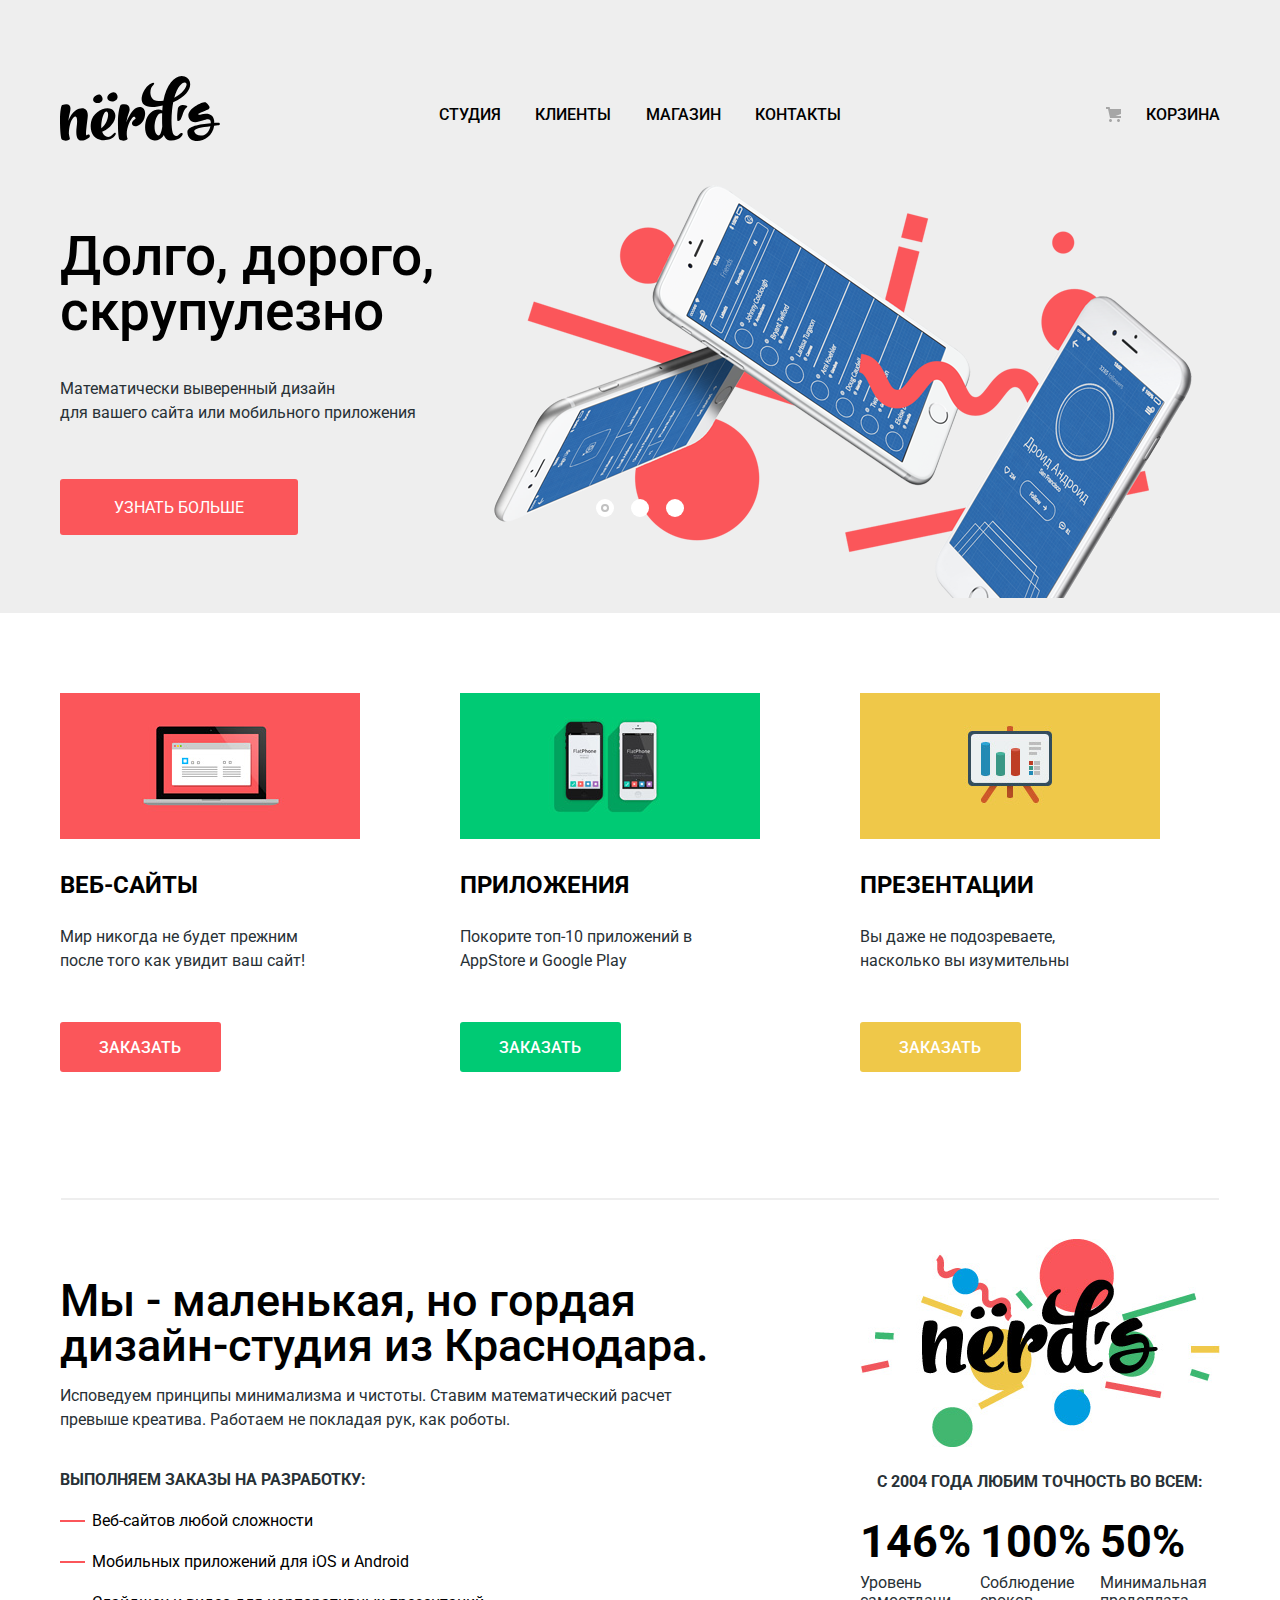
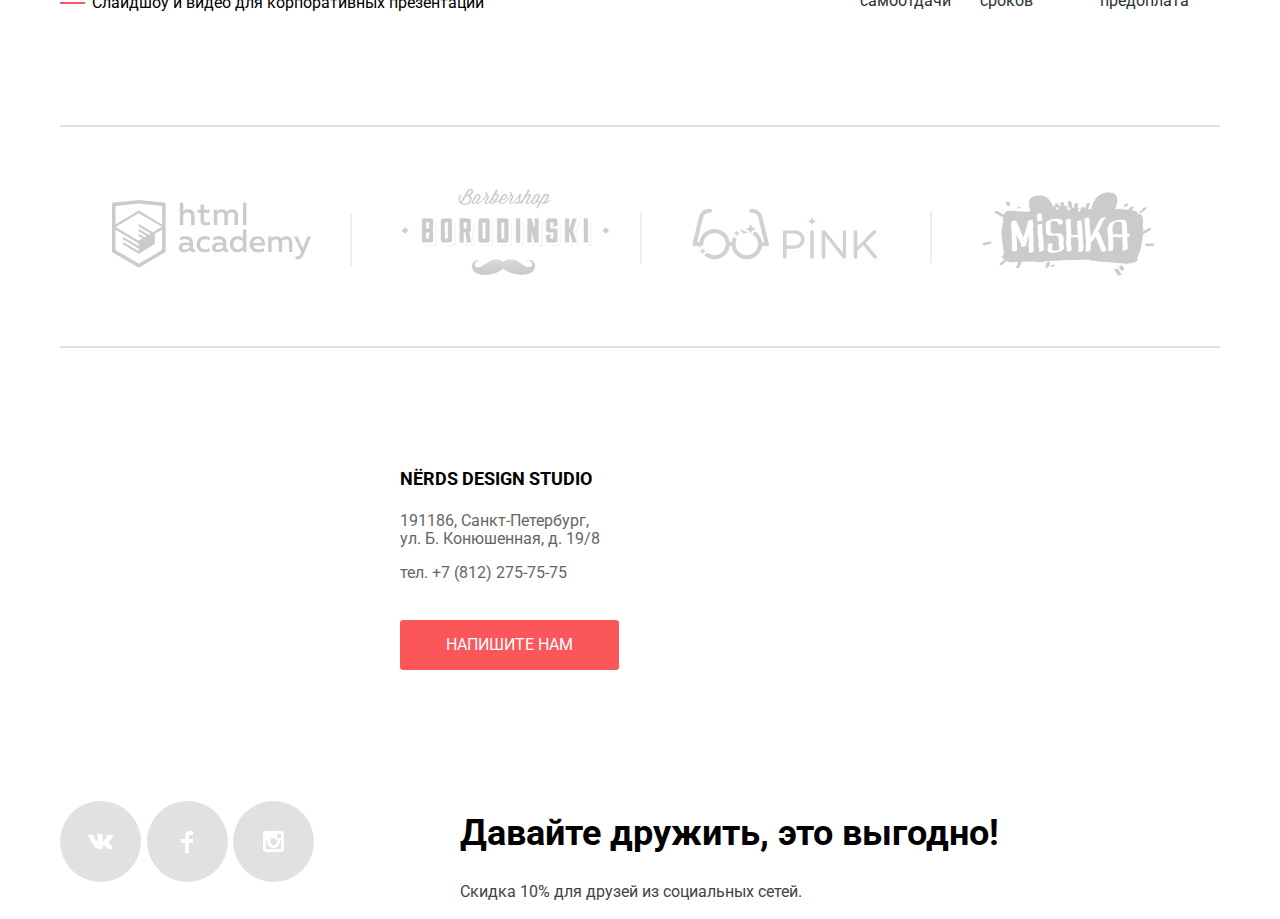
==== index.html @ b290be0e "s" ====
<!DOCTYPE html>
<html class="page" lang="ru">
  <head>
    <meta charset="utf-8">
    <title>Нёрдс</title>
    <link rel="icon" href="favicon.ico">
    <link rel="icon" href="img/icon.svg" type="image/svg+xml">
    <link rel="apple-touch-icon" href="img/152.png">
    <link rel="manifest" href="manifest.webmanifest">
    <link href="https://fonts.googleapis.com/css?family=Roboto:400,500,700&amp;subset=cyrillic" rel="stylesheet">
    <link rel="stylesheet" href="css/normalize.css">
    <link rel="stylesheet" href="css/style.css">
  </head>
  <body class="page-body">
    <header class="main-header">
      <div class="container">
        <nav class="main-navigation">
          <a class="main-navigation-logo" href="index.html">
            <img src="img/nerds-logo.svg" width="160" height="65" alt="Логотип компании Нердс">
          </a>
              <ul class="site-navigation">
                <li><a href="blank.html">Студия</a></li>
                <li><a href="blank.html">Клиенты</a></li>
                <li><a href="catalog.html">Магазин</a></li>
                <li><a href="blank.html">Контакты</a></li>
              </ul>
              <div class="user-navigation">
              <svg width="15" height="15" viewBox="0 0 15 15" fill="none" xmlns="http://www.w3.org/2000/svg">
                <path d="M4.5 15C5.32843 15 6 14.3284 6 13.5C6 12.6716 5.32843 12 4.5 12C3.67157 12 3 12.6716 3 13.5C3 14.3284 3.67157 15 4.5 15Z" fill="#A6A6A6"/>
                <path d="M12.5 15C13.3284 15 14 14.3284 14 13.5C14 12.6716 13.3284 12 12.5 12C11.6716 12 11 12.6716 11 13.5C11 14.3284 11.6716 15 12.5 15Z" fill="#A6A6A6"/>
                <path d="M15 2H4.07L3.648 0H0V2H2.031L4.016 11H15V9H9.441L15 6.951V2Z" fill="#A6A6A6"/>
                </svg>
              <a href="blank.html"> Корзина</a>
              </div>
        </nav>
        <section class="slider">
          <ul class="slider-list">
            <li class="slider-item slide-current">
              <h2 class="slider-title">Долго, дорого, скрупулезно
              </h2>
              <p class="slider-text">Математически выверенный дизайн <br>
              для вашего сайта или мобильного приложения</p>
              <a href="#" class="slide-button">Узнать больше</a>
            </li>
            <li class="slider-item slide-hidden">
              <h2 class="slider-title">Любим математику как никто другой
              </h2>
              <p class="slider-text">Никакого креатива, только математические формулы для расчета идеальных пропорций</p>
              <a href="#" class="slide-button">Узнать больше</a>
            </li>
            <li class="slider-item slide-hidden">
              <h2 class="slider-title">Только ночь,<br> только хардкор
              </h2>
              <p class="slider-text">Работать днем?Как все. Мы против этого. Ближе к полуночи работа только начинается</p>
              <a href="#" class="slide-button">Узнать больше</a>
            </li>
          </ul>
          <div class="slider-controls">
            <button class="active" type="button" aria-label="Первый слайд"></button>
            <button type="button" aria-label="Второй слайд"></button>
            <button type="button" aria-label="Трейтий слайд"></button>
          </div>
        </section>
      </div>
    </header>
    <main class="container">
      <section class="order">
        <ul class="order-list">
          <li class="order-item"><img class="order-logo" src="img/web-site.png" width="300" height="146" alt="Веб-сайты">
            <h3>Веб-сайты</h3>
            <p>Мир никогда не будет прежним после того как увидит ваш сайт!</p>
            <a class="order-button-web" href="blank.html">Заказать</a>
          </li>
          <li class="order-item"> <img class="order-logo" src="img/apps.png" width="300" height="146" alt="Приложения">
            <h3>Приложения</h3>
            <p>Покорите топ-10 приложений в AppStore и Google Play</p>
          <a class="order-button-apps" href="blank.html">Заказать</a>
          </li>
          <li class="order-item"><img class="order-logo" src="img/presentation.png" width="300" height="146" alt="Презентации">
            <h3>Презентации</h3>
            <p>Вы даже не подозреваете, насколько вы изумительны</p>
            <a class="order-button-presentation" href="blank.html">Заказать</a>
          </li>
        </ul>
      </section>
      <section class="info">
        <div class="info-container">
          <h2 class="info-title">Мы - маленькая, но гордая дизайн-студия из Краснодара.</h2>
            <p class="info-first-text"> Исповедуем принципы минимализма и чистоты. Ставим математический раcчет превыше креатива. Работаем не покладая рук, как роботы.
            </p>
            <p class="info-text">Выполняем заказы на разработку:</p> 
            <ul class="info-list">
              <li>Веб-сайтов любой сложности</li>
              <li>Мобильных приложений для iOS и Android</li>
              <li>Слайдшоу и видео для корпоративных презентаций</li>
            </ul>
        </div>
        <div class="logo-container">
          <img class="second-logo" src="img/nerds-sec-log.png" width="360" height="208" alt="Второй логотип">
          <p class="definition-list-text">C 2004 года любим точность во всем:</p>
          <div class="definition-list-container">
            <dl class="definition-list">
              <dt class="das">146%</dt>
              <dd class="dass">Уровень самоотдачи</dd>
              <dt class="asd">100%</dt>
              <dd class="asdd">Соблюдение сроков</dd>
              <dt>50%</dt>
              <dd>Минимальная предоплата</dd>
            </dl>
          </div>
        </div>
      </section>
      <section class="site">
        <h3 class="visually-hidden">Рекламные сайты</h3>
        <ul class="site-list">
          <li><a href="#"><img src="img/html-academy.svg" width="199" height="68" alt="html-academy"></a></li>
          <li class="bg-vertical"><a href="#"><img src="img/borodinski.png" width="209" height="90" alt="Барбершоп Бородинский"></a></li>
          <li class="bg-vertical-pink"><a href="#"><img src="img/pink.png" width="185" height="52" alt="Пинк"></a></li>
          <li class="bg-vertical"><a href="#"><img src="img/mishka.png" width="173" height="68" alt="Мишка"></a></li>
        </ul>
      </section>
    </main>
    <footer class="main-footer">
      <section class="footer-map">
        <h3 class="visually-hidden">Карта</h3>
        <iframe src="https://www.google.com/maps/embed?pb=!1m18!1m12!1m3!1d1998.6037872533277!2d30.320858716096975!3d59.93871648187614!2m3!1f0!2f0!3f0!3m2!1i1024!2i768!4f13.1!3m3!1m2!1s0x4696310fca145cc1%3A0x42b32648d8238007!2z0JHQvtC70YzRiNCw0Y8g0JrQvtC90Y7RiNC10L3QvdCw0Y8g0YPQuy4sIDE5LzgsINCh0LDQvdC60YIt0J_QtdGC0LXRgNCx0YPRgNCzLCDQoNC-0YHRltGPLCAxOTExODY!5e0!3m2!1suk!2spl!4v1614585731118!5m2!1suk!2spl"  style="border:0;" allowfullscreen="" loading="lazy"></iframe>
        <div class="footer-contacts">
          <div class="footer-text">
            <p class="contacts-text">Nёrds design studio</p>
            <p class="contacts-adress">191186, Санкт-Петербург,<br> 
              ул. Б. Конюшенная, д. 19/8<br></p>
              <p class="contacts-adress"><a class="footer-phone" href="tel:+78122757575">тел. +7 (812) 275-75-75</a></p> 
            <a class="footer-button" href="#">Напишите нам</a>
          </div>
        </div>
      </section>
      <div class="container">
        <section class="footer-socials">
          <div class="social-buttons">
            <ul class="socials-button-list">
              <li><a class="socials-button" href="vk.com"><img src="img/vk-icon.svg" width="26" height="15" alt="Иконка вконтакте"></a></li>
              <li><a class="socials-button" href="facebook.com"><img src="img/fb-icon.svg" width="12" height="12" alt="Иконка фейсбука"></a></li>
              <li><a class="socials-button" href="https://www.instagram.com"><img src="img/insta-icon.svg" width="21" height="21" alt="Иконка инстаграмма"></a></li>
            </ul>
          </div>
          <div class="footer-promo">
            <h2>Давайте дружить, это выгодно!</h2>
            <p>Скидка 10% для друзей из социальных сетей.</p>
          </div>
        </section>
      </div>  
    </footer>
    <!-- <div class="form"> 
          <h2>Напишите нам</h2>
          <form action="https://echo.htmlacademy.ru" method="post">
            <p>
              <label for="appointment-name"></label>
              <input id="appointment-name" type="text" name="name" placeholder="Имя Фамилия">
            </p>
            <p>
              <label for="email-email"></label>
              <input id="email-email" type="email" name="email" placeholder="mail@example.com">
            </p>
            <p>
              <label for="appointment-text"></label>
              <input id="appointment-text" type="text" name="text" placeholder="В свободной форме">
            </p>
          </form>
          <button type="button">ОТПРАВИТЬ</button>
          </div> -->
  </body>
</html>
---- css/style.css ----
/* Variables */

:root{
    --basic-white: #FFFFFF;
    --basic-black: #000000;
    --basic-light-grey: #EEEEEE;
    --basic-dark-grey: #666666;
    --special-light-red-gradient: linear-gradient(0deg, #D7373B, #D7373B);
    --special-grey-gradient: linear-gradient(0deg, #E1E1E1, #E1E1E1);
    --special-red-gradient: linear-gradient(0deg, #E74246, #E74246);
    --special-grey-border: #C1C1C1;
    --special-white: rgba(255, 255, 255, 0.3);
    --special-black: rgba(0, 1, 1, 0.1);
    --special-light-red: #FB565A; 
    --special-light-green: #00CA74;
    --special-green: #00BC6C;
    --special-dark-green: #00AA62;
    --special-light-yellow: #EFC849;
    --special-yellow: #EAB534;
    --special-dark-yellow: #E5A722;
    --special-light-grey: #E1E1E1;
    --sprecial-red: #E74246;
    --special-dark-red: #D7373B;
    --special-dark-grey: #4D4D4D;
    --special: #D5D5D5;
    --special-light: #DFDFDF;
    --special-blue: #283136;
    --special-grey: #444444;
    --special-button-grey: #DBDBDB;
    --special-scale-grey: #D7DCDF;
    --special-middle-grey: #ABABAB;
    --special-shadow: rgba(0, 0, 0, 0.15);
}

/* Basic */
body{
    margin: 0;
    padding: 0;
    font-family: "Roboto", Arial, sans-serif;
    font-size: 16px;
    line-height: 24px;
    color: var(--basic-black); 
    min-height: 100%;
    display: grid;
    grid-template-rows: min-content 1fr min-content;
    background-color: var(--basic-white);
}

a{
    text-decoration: none;
}
img{
    max-width: 100%;
    height: auto;
}

ul{
    list-style: none;
    padding: 0;
}

.page{
    height: 100%;
}
.visually-hidden{
    position: absolute;
    width: 1px;
    height: 1px;
    margin: -1px;
    border: 0;
    padding: 0;
    white-space: nowrap;
    clip-path: inset(100%);
    clip: rect(0 0 0 0);
    overflow: hidden;
}
/* header */

.main-header{
    background-color: var(--basic-light-grey);
    padding-top: 50px;
}
.catalog{
    padding-bottom: 100px;
}
.main-navigation{
    font-weight: 500;
    line-height: 30px;
    text-transform: uppercase;
    display: grid;
    grid-template-columns:  160px 1fr 160px;
    column-gap: 30px;
    margin-top: 25px;
}
.main-navigation-logo a{
    display: block;
}
.main-navigation-logo:hover{
    opacity: 0.7;
}
.main-navigation-logo:active{
    opacity: 0.3;
}
.site-navigation{
    justify-self: center;
    min-width: 437px;
    margin: 0;
    display: flex;
    justify-content: space-around;
    margin-top: 25px;
}
.site-navigation li.now{
   position: relative;
}
.site-navigation li.now::before{
    content: "";
    position: absolute;
    width: 73px;
    height: 2px;
    bottom: 0;
    left: 1px;
    background-color: var(--special-dark-red);
}
.user-navigation{
    justify-self: end;
    margin-top: 25px;
    position: relative;
}
.user-navigation svg{
    position: absolute;
    bottom: 29px;
    left: -40px;
}
.main-navigation a{
    color: var(--basic-black);
}
.main-navigation a:hover{
    color: var(--special-light-red);
}
.main-navigation a:active{
    opacity: 0.3;
}
.active-basket{
    position: relative;
}
.active-basket::before{
    content: "";
    position: absolute;
    width: 112px;
    height: 2px;
    background-color: var(--special-light-red);
    left: -37px;
    top: 40px;
}
.slider ul{
    margin: 0;
}
.slider{
    margin: 0;
    padding: 0;
    position: relative;
}
.slide-hidden{
    display: none;
}
.slider-current{
    display: block;
}
.slider-title{
    font-weight: 500;
    line-height: 55px;
    font-size: 55px;
    width: 538px;
    margin: 0;
    padding-top: 78px;
}
.slider-text{
    color: var(--special-blue);
    width: 400px;
    margin-top: 38px;
}
.slide-button{
    background-color: var(--special-light-red);
    color: var(--basic-white);
    text-transform: uppercase;
    display: inline-block;
    text-align: center;
    padding: 17px 54px 15px;
    border-radius: 3px;
    margin-top: 38px;
}
.slide-button:hover{
    background-color: var(--sprecial-red);
}
.slide-button:active{
    background-color: var(--special-dark-red);
    box-shadow: inset 0px 3px 0px var(--special-black);
    color: var(--special-white);
}
.slider-list li{
    padding-bottom: 78px;
}
.slider-item:nth-child(1){
    background-image: url("../img/slide1.png");
    background-repeat: no-repeat;
    background-position: right;

}
.slider-item:nth-child(2){
    background-image: url("../img/slide2.png");
    background-repeat: no-repeat;
    background-position: right;
}
.slider-item:nth-child(3){
    background-image: url("../img/slide3.png");
    background-repeat: no-repeat;
    background-position: right;
}
.slider-controls{
    position: absolute;
    bottom: 96px;
    left: 536px;
    display: flex;
    width: 88px;
    justify-content: space-between;
}
.slider-controls button{
    position: relative;
    padding: 0;
    width: 18px;
    height: 18px;
    background-color: var(--basic-white);
    border-radius: 50%; 
    border: none;
    outline: none;
}
.slider-controls button.active::before{
    content: "";
    position: absolute;
    width: 8px;
    height: 8px;
    border-radius: 50%;
    bottom: 5px;
    left: 5px;
    border: 2px solid var(--special-grey-border);
    box-sizing: border-box;
}



/* main */
.container{
    width: 1160px;
    margin: 0 auto;
    padding: 0 20px;
}
.order{
    height: 507px;
    margin-top: 80px;
    background-image: url(../img/horizontal.svg);
    background-repeat: no-repeat;
    background-position: bottom;
}
.order-logo{
    width: 300px;
    height: 146px;
}
.order-list{
    margin: 0;
    padding: 0;
    display: grid;
    grid-template-columns: 1fr 1fr 1fr;
    column-gap: 40px;
}
.order p{
    width: 260px;
    margin-bottom: 49px;
    color: var(--special-blue);
}

.order h3{
    font-size: 24px;
    font-weight: 700;
    line-height: 30px;
    color: var(--basic-black);
    text-transform: uppercase;
    margin-bottom: 25px;
}

.order a{
    display: inline-block;
    color: var(--basic-white);
    font-size: 16px;
    line-height: 18px;
    font-weight: 500;
    border-radius: 3px;
    padding: 17px 40px 15px 39px;
    text-transform: uppercase;
    margin: 0;
}
.order-list button:active{
    color: var(--special-white);
}
.order-button-web{
    background-color: var(--special-light-red);
}
.order-button-web:hover{
    background-color: var(--sprecial-red);
}
.order-button-web:active{
    background-color: var(--special-dark-red);
    box-shadow: inset 0px 3px 0px var(--special-black);
    color: var(--special-white);
}
.order-button-apps{
    background-color: var(--special-light-green);
}
.order-button-apps:hover{
    background-color: var(--special-green);
}
.order-button-apps:active{
    background-color: var(--special-dark-green);
    box-shadow: inset 0px 3px 0px var(--special-black);
    color: var(--special-white);
}
.order-button-presentation{
    background-color: var(--special-light-yellow);
}
.order-button-presentation:hover{
    background-color: var(--special-yellow);
}
.order-button-presentation:active{
    background-color: var(--special-dark-yellow);
    box-shadow: inset 0px 3px 0px var(--special-black);
    color: var(--special-white);
}
.info-container{
    width: 651px;
}
.info{
    display: grid;
    grid-template-columns: 2fr 1fr;
    height: 525px;
}
.info-title{
    font-size: 45px;
    line-height: 45px;
    font-weight: 500;
    margin-bottom: 32px;
    margin: 0;
    margin-top: 78px;
}
.info p{
    color: var(--special-blue);
}
.info-first-text{
    color: var(--special-blue);
    padding-bottom: 20px;
}
.info-text{
    font-weight: 700;
    text-transform: uppercase;
    padding: 0;
}
.info-list{
    list-style: none;
    margin: 0;
    padding: 0;
    padding-left: 32px;
}
.info-list li{
    position: relative;
    margin-top: 17px;
}
.info-list li::before {
    content: "";
    position: absolute;
    left: -32px;
    bottom: 11px;
    width: 25px;
    height: 2px;
    background-color: var(--special-light-red);
  }
.second-logo{
    width: 360px;
    height: 208px;
    margin-top: 39px;
}
.logo-container{
    justify-self: end;
}
.definition-list{
    width: 360px;
    display: grid;
    grid-template-columns: 1fr 1fr 1fr;
    grid-template-rows: 1fr 1fr;
}
.definition-list-text{
    text-transform: uppercase;
    font-weight: 700;
    text-align: center;
}
.definition-list dt{
    font-size: 45px;
    line-height: 64px;
    font-weight: 700;
    grid-row: 1/2;
}
.definition-list dd{
    color: var(--special-blue);
    line-height: 18px;
    margin: 0;
}
.site{
    border-bottom: 2px solid var(--special-light-grey);
    border-top: 2px solid var(--special-light-grey);
}
.site-list{
    display: grid;
    grid-template-columns: 1fr 1fr 1fr 1fr;
    align-items: center;
    list-style: none;
    padding-top: 46px;
    padding-bottom: 44px;
}


.bg-vertical{
    position: relative;
}
.bg-vertical::before{
    content: "";
    position: absolute;
    width: 2px;
    height: 52px;
    background-color: var(--basic-light-grey);
    bottom: 20px;
}
.bg-vertical-pink{
    position: relative;
}
.bg-vertical-pink::before{
    content: "";
    position: absolute;
    width: 2px;
    height: 52px;
    background-color: var(--basic-light-grey);
    bottom: 3px;
} 

.site-list a{
    opacity: 0.2;
    margin-left: 52px;
}
.site-list a:hover{
    opacity: 1;
}
.site-list a:active{
    opacity: 0.1;
}


/* catalog */


.filter-item {
    margin: 0;
    padding: 0;
    border: none;
  }

.main-title-catalog{
    font-weight: 500;
    font-size: 55px;
    line-height: 55px;
    text-align: center;
}
.catalog-page{
    display: grid;
    grid-template-columns: 260px 1fr;
    column-gap: 140px;
    padding-top: 50px;
}
.form-title{
    font-weight: 700;
    font-size: 18px;
    line-height: 30px;
    text-transform: uppercase;
}

/* Фильтр стоимости */

.cost-fieldset{
    margin: 0;
    padding: 0;
    border: none;
    padding-bottom: 48px;
}
.range-filter{
    width: 260px;
    margin-top: 49px;
  }
.range-controls{
    position: relative;
    height: 41px;
    background-color: var(--basic-light-grey);
    border-radius: 5px;
    margin-bottom: 15px;
    padding-top: 39px;
    padding-right: 20px;
    padding-left: 20px;
}

.range-controls .bar{
    width: 30%;
    margin-left: 20%;
    height: 2px;
    background: var(--special-light-green);
  }
.range-controls .scale{
    height: 2px;
    background: var(--special-scale-grey);
}
.range-controls .toggle{
    position: absolute;
    top: 31px;
    left: 0;
    width: 4px;
    height: 4px;
    padding: 0;
    border: 8px solid var(--basic-white);
    background-color: var(--special-middle-grey);
    border-radius: 50%;
    box-shadow: 0 2px 1px 0 var(--special-shadow);
    cursor: pointer;
}
.range-controls .toggle-min{
    left: 20%;
}
.range-controls .toggle-max{
    left: 50%;
}
.price-controls{
    display: flex;
    justify-content: space-between;
}  
.price-controls label{
    text-transform: uppercase;
}
.price-controls input{
    width: 60px;
    padding: 10px;
    margin-left: 10px;
    text-align: center;
    color: var(--special-blue);
    border: none;
    border-radius: 5px;
    background: var(--basic-light-grey);
}
/* Сетки */
.grid{
    border: none;
    padding: 0;
    padding-bottom: 43px;
}

.marker{
    line-height: 20px;
    color: var(--special-blue);
}
.filter-option {
    padding-left: 44px;
    margin-bottom: 19px;
  }
.filter-option label{
    position: relative;
    display: block;
    cursor: pointer;
    user-select: none;
}
.filter-input-checkbox + label::before{
    content: "";
    position: absolute;
    left: -42px;
    top: -2px;
    width: 19px;
    height: 19px;
    border: 2px solid var(--special-dark-grey);
    border-radius: 3px;
    opacity: 0.4;
}
.filter-input-checkbox:checked + label::before{
    border: none ;
}
.filter-input-checkbox:checked + label::after{
    content: "";
    position: absolute;
    left: -42px;
    top: -2px;
    width: 25px;
    height: 23px;
    background-image: url(../img/checkbox-on.svg);
    background-repeat: no-repeat;
    background-position: 0 0;
}
.filter-input-radio + label::before {
    content: "";
    position: absolute;
    left: -44px;
    top: -4px;
    width: 21px;
    height: 21px;
    border: 4px solid var(--special-dark-grey);
    border-radius: 50%;
    opacity: 0.4;
}
.filter-input-radio:checked + label::after {
    content: "";
    position: absolute;
    top: 5px;
    left: -35px;
    width: 11px;
    height: 11px;
    background-color: var(--special-dark-grey);
    border-radius: 50%;
    opacity: 0.4;
}


.cost-fieldset ul{
    line-height: 18px;
    color: var(--special-blue);
    text-transform: uppercase;
}
.show{
    background-color: var(--basic-light-grey);
    color: var(--basic-black);
    padding: 17px 88px 15px 89px;
    border: none;
    font-weight: 500;
    line-height: 18px;
    text-transform: uppercase;
    border-radius: 3px;
}
.show:hover{
    background-color: var(--special);
}
.show:active{
    background-color: var(--special-light);
}
.sorting-list-block{
    display: grid;
    grid-template-columns: 1fr 1fr 40px;
}
.sorting-list{
    display: flex;
    padding: 0;
    margin: 0;
    justify-content: space-around;
    width: 272px;
    padding-left: 40px;
}
.sorting{
    text-transform: uppercase;
    font-weight: 700;
    line-height: 30px;
    font-size: 18px;
    margin: 0;
}

.image-sites-list{
    display: grid;
    grid-template-columns: 1fr 1fr;
    column-gap: 40px;
    justify-self: end;
    row-gap: 71px;
    margin-top: 88px;
}
.site-list-item{
    position: relative;
}

.site-list-item::before{
    content: "";
    position: absolute;
    width: 360px;
    height: 40px;
    background-image: url(../img/card.svg);
    top: -40px;
    left: -1px;
}
.site-list-item:hover::before{
    background-image: url(../img/card-hover.svg);
}
.sorting-list a{
    font-size: 14px;
    line-height: 18px;
    text-transform: uppercase;
    color: var(--basic-black);
    font-family: inherit;
    opacity: 0.3;
}
.sorting-list a.pressed{
    opacity: 1;
}

.pages-list{
    margin: 0;
    padding-top: 55px;
    padding-bottom: 60px;
    display: flex;
    justify-content: space-between;
    width: 442px;
}
.pages-list a{
    text-transform: uppercase;
    background-color: var(--basic-light-grey);
    color: var(--basic-black);
    line-height: 18px;
    font-weight: 500;
    border-radius: 3px;
    display: block;
}
.pages-list a.actual{
    background-color: var(--basic-white);
    border: 3px solid var(--special-button-grey);
    box-sizing: border-box;
    padding: 14px 17px 12px 20px;
}
.pages-list a:hover{
    background-color: var(--special-light);
}
.pages-list a:active{
    background-color: var(--special);
}
.pages-list-count{
    padding: 17px 20px 15px 20px;
}
.pages-list-next{
    padding: 17px 78px 15px 77px;
}


/* footer */

 .footer-map{
    position: relative;
    height: 419px;
} 
.footer-map iframe{
    height: 416px;
    width: 100%;
    position: absolute;
    top: 0;
    left: 0;
}
.footer-text{
    margin-left: 50px;
}
.footer-contacts{
    position: relative;
    width: 319px;
    height: 308px;
    background-color: var(--basic-white);
    left: 350px;
    top: 49px;
    margin: 0;
    padding: 0;
}
.contacts-text{
    text-transform: uppercase;
    font-weight: 700;
    font-size: 18px;
    line-height: 30px;
    padding-top: 49px;
}
.contacts-adress{
    color: var(--basic-dark-grey);
    line-height: 18px;
    margin-bottom: 0;
}
.footer-phone{
    text-decoration: none;
    color: var(--basic-dark-grey);
    line-height: 18px;
}
.footer-button{
    background-color: var(--special-light-red);
    text-transform: uppercase;
    line-height: 18px;
    color: var(--basic-white);
    border-radius: 3px;
    display:block;
    text-align: center;
    padding: 16px 22px;
    width: 175px;
    margin-top: 38px;

}
.footer-button:hover{
    background-color: var(--sprecial-red);
}
.footer-button:active{
    background-color: var(--special-dark-red);
    box-shadow: inset 0px 3px 0px var(--special-black);
    color: var(--special-white);
}

.socials-button-list a{
    width: 81px;
    height: 81px;
    background: var(--special-grey-gradient);
    border-radius: 50%;
    display: flex;
    justify-content: space-around;
}
.footer-socials{
    display: grid;
    grid-template-columns: 1fr 2fr;
}
.socials-button-list{
    width: 260px;
    display: grid;
    grid-template-columns: 1fr 1fr 1fr;
    padding: 0;
    padding-right: 140px;
}
.socials-button img{
    margin: auto;
}
.socials-button-list a:hover{
    background: var(--special-red-gradient);
}
.socials-button-list a:active {
    background: var(--special-light-red-gradient);
    box-shadow: inset 0px 3px 0px var(--special-black);
}
.socials-button-list a:active img{
    opacity: 0.3;
}


.footer-promo h2{
    font-size: 36px;
    line-height: 36px;
    font-weight: 700;
}
.footer-promo p{
    line-height: 22px;
    color: var(--special-grey);
}
 
.sorting-triangl-list{
    padding: 0;
    margin: 0;
    width: 40px;
    height: 11px;
    position: relative;
}

.triangl-top::after{
    content: ''; 
    position: absolute;
    border: 5px solid transparent;
    border-top: 11px solid var(--basic-black);
    left: 0px;
    bottom: -12px;
    cursor: pointer;
}

.triangl-down::after {
    content: ''; 
    position: absolute;
    border: 5px solid transparent;
    border-bottom: 11px solid var(--basic-black); 
    right: 6px;
    top: 2px;
    opacity: 0.2;
}
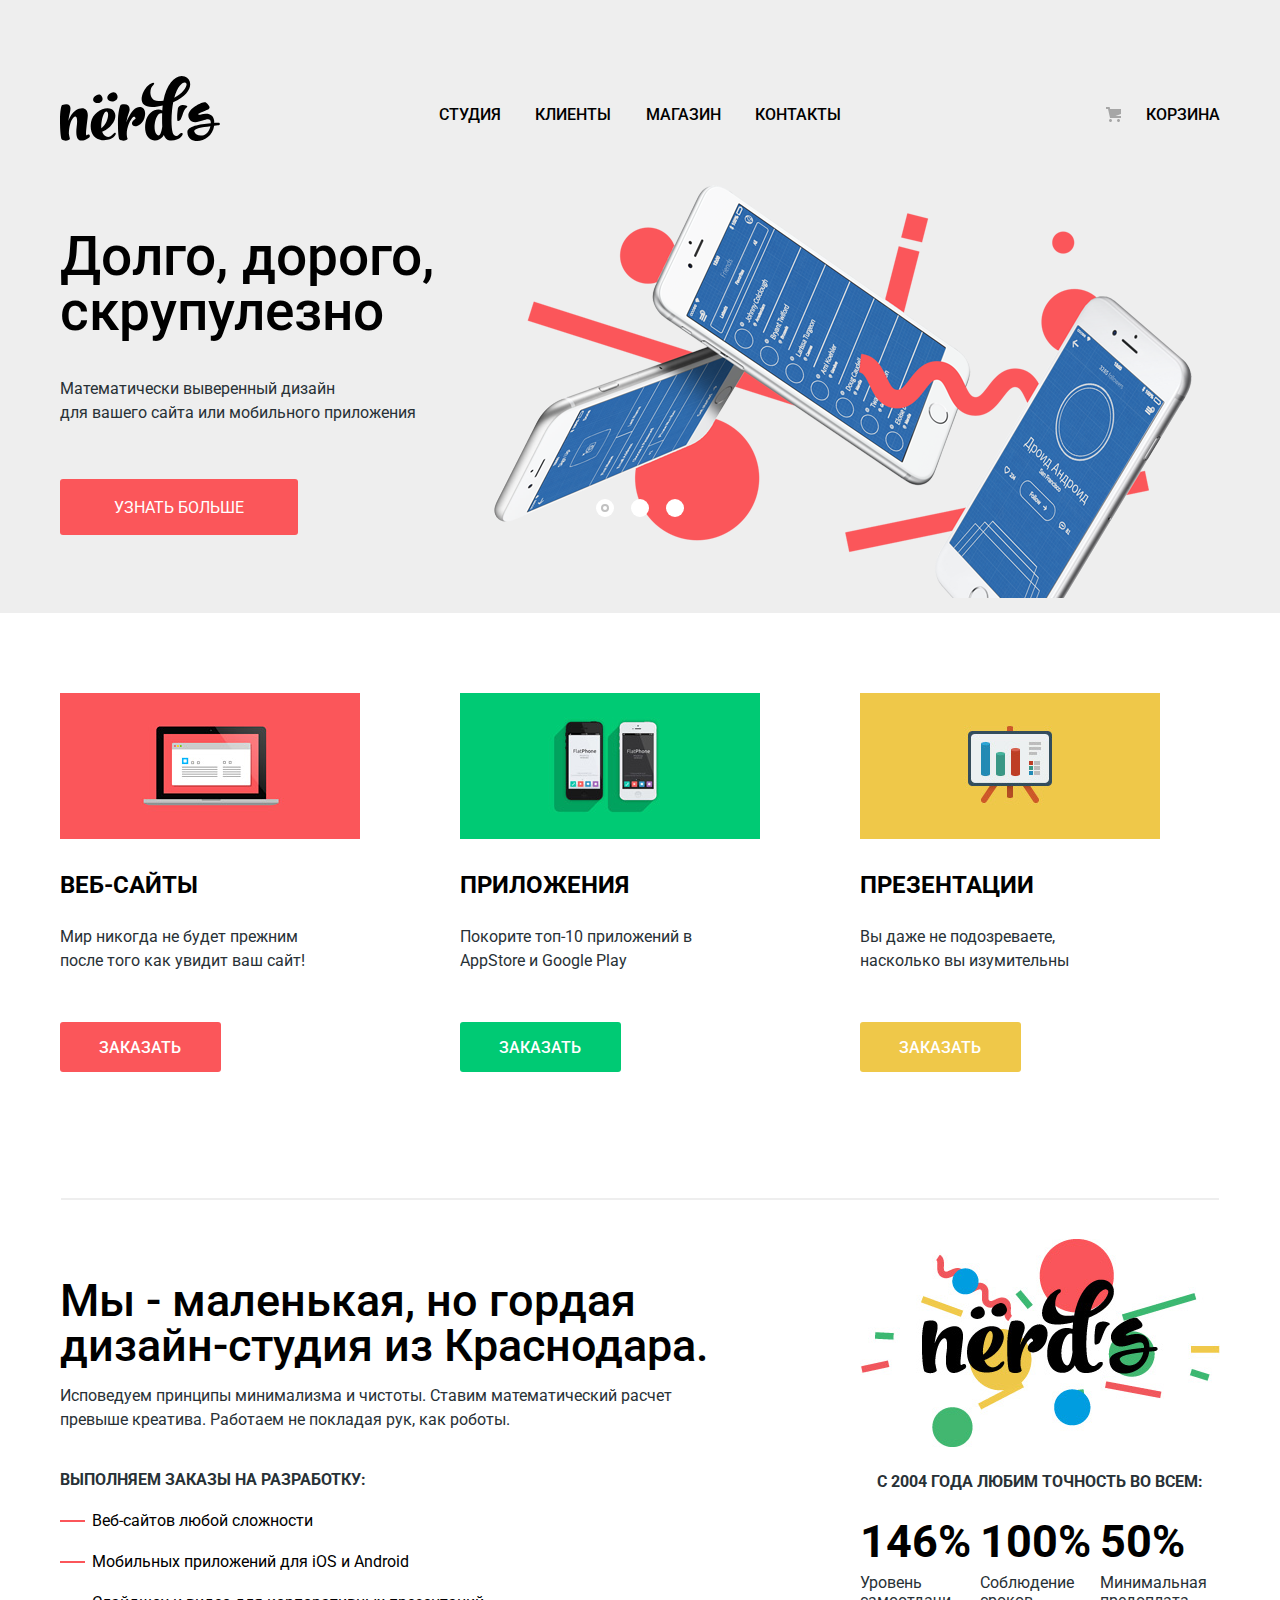
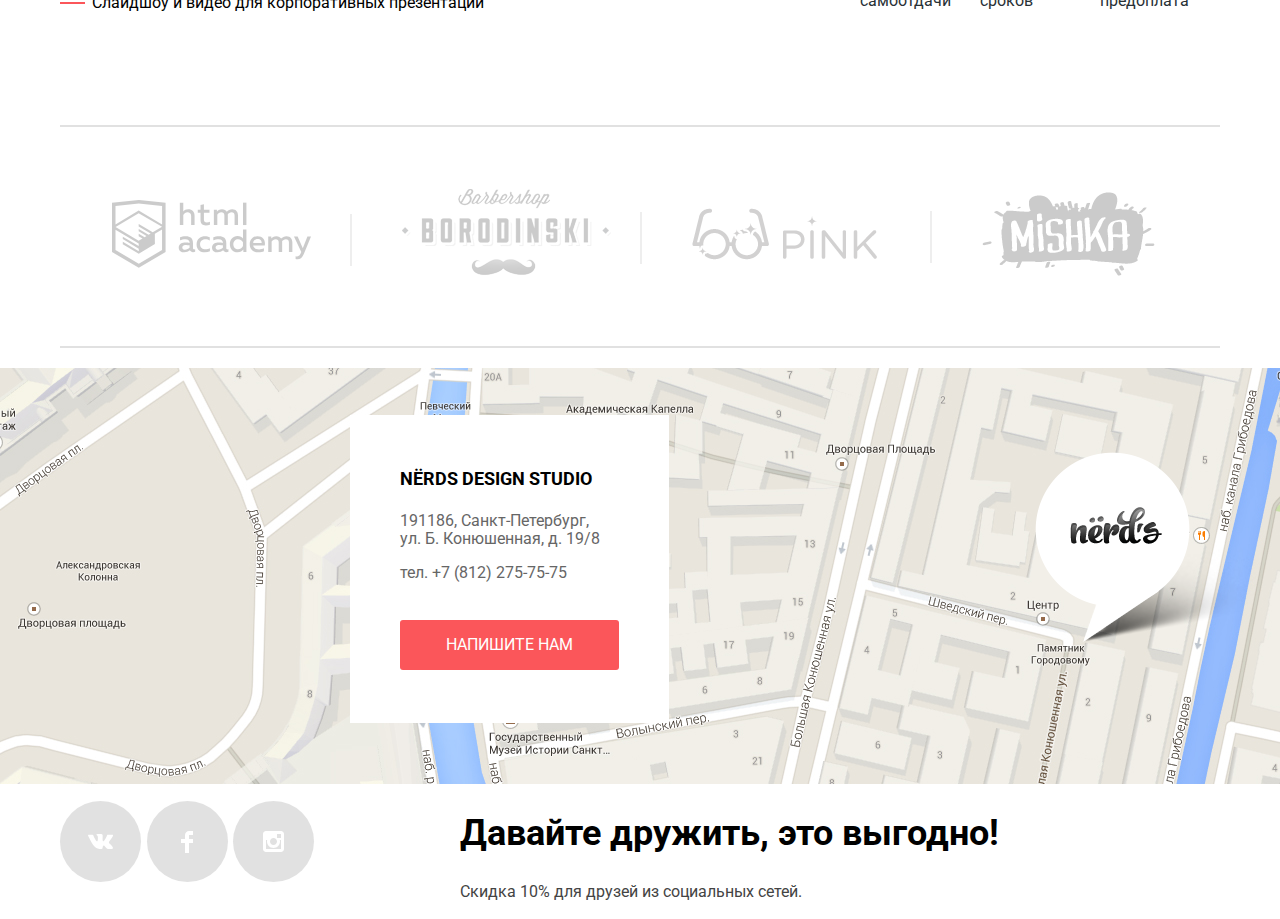
==== commit 10e8f61f: "s" ====
--- a/index.html
+++ b/index.html
@@ -123,7 +123,7 @@
     <footer class="main-footer">
       <section class="footer-map">
         <h3 class="visually-hidden">Карта</h3>
-        <iframe src="https://www.google.com/maps/embed?pb=!1m18!1m12!1m3!1d1998.6037872533277!2d30.320858716096975!3d59.93871648187614!2m3!1f0!2f0!3f0!3m2!1i1024!2i768!4f13.1!3m3!1m2!1s0x4696310fca145cc1%3A0x42b32648d8238007!2z0JHQvtC70YzRiNCw0Y8g0JrQvtC90Y7RiNC10L3QvdCw0Y8g0YPQuy4sIDE5LzgsINCh0LDQvdC60YIt0J_QtdGC0LXRgNCx0YPRgNCzLCDQoNC-0YHRltGPLCAxOTExODY!5e0!3m2!1suk!2spl!4v1614585731118!5m2!1suk!2spl"  style="border:0;" allowfullscreen="" loading="lazy"></iframe>
+        <!-- <iframe src="https://www.google.com/maps/embed?pb=!1m18!1m12!1m3!1d1998.6037872533277!2d30.320858716096975!3d59.93871648187614!2m3!1f0!2f0!3f0!3m2!1i1024!2i768!4f13.1!3m3!1m2!1s0x4696310fca145cc1%3A0x42b32648d8238007!2z0JHQvtC70YzRiNCw0Y8g0JrQvtC90Y7RiNC10L3QvdCw0Y8g0YPQuy4sIDE5LzgsINCh0LDQvdC60YIt0J_QtdGC0LXRgNCx0YPRgNCzLCDQoNC-0YHRltGPLCAxOTExODY!5e0!3m2!1suk!2spl!4v1614585731118!5m2!1suk!2spl"  style="border:0;" allowfullscreen="" loading="lazy"></iframe> -->
         <div class="footer-contacts">
           <div class="footer-text">
             <p class="contacts-text">Nёrds design studio</p>
--- a/css/style.css
+++ b/css/style.css
@@ -746,14 +746,27 @@
  .footer-map{
     position: relative;
     height: 419px;
+    background-image: url(../img/map.png);
+    background-repeat: no-repeat;
+    background-position: center;
 } 
-.footer-map iframe{
+.footer-map::before{
+    content: "";
+    background-image: url(../img/map-marker.png);
+    background-repeat: no-repeat;
+    position: absolute;
+    top: 86px;
+    left: 1035px;
+    width: 231px;
+    height: 190px;
+}
+/* .footer-map iframe{
     height: 416px;
     width: 100%;
     position: absolute;
     top: 0;
     left: 0;
-}
+} */
 .footer-text{
     margin-left: 50px;
 }
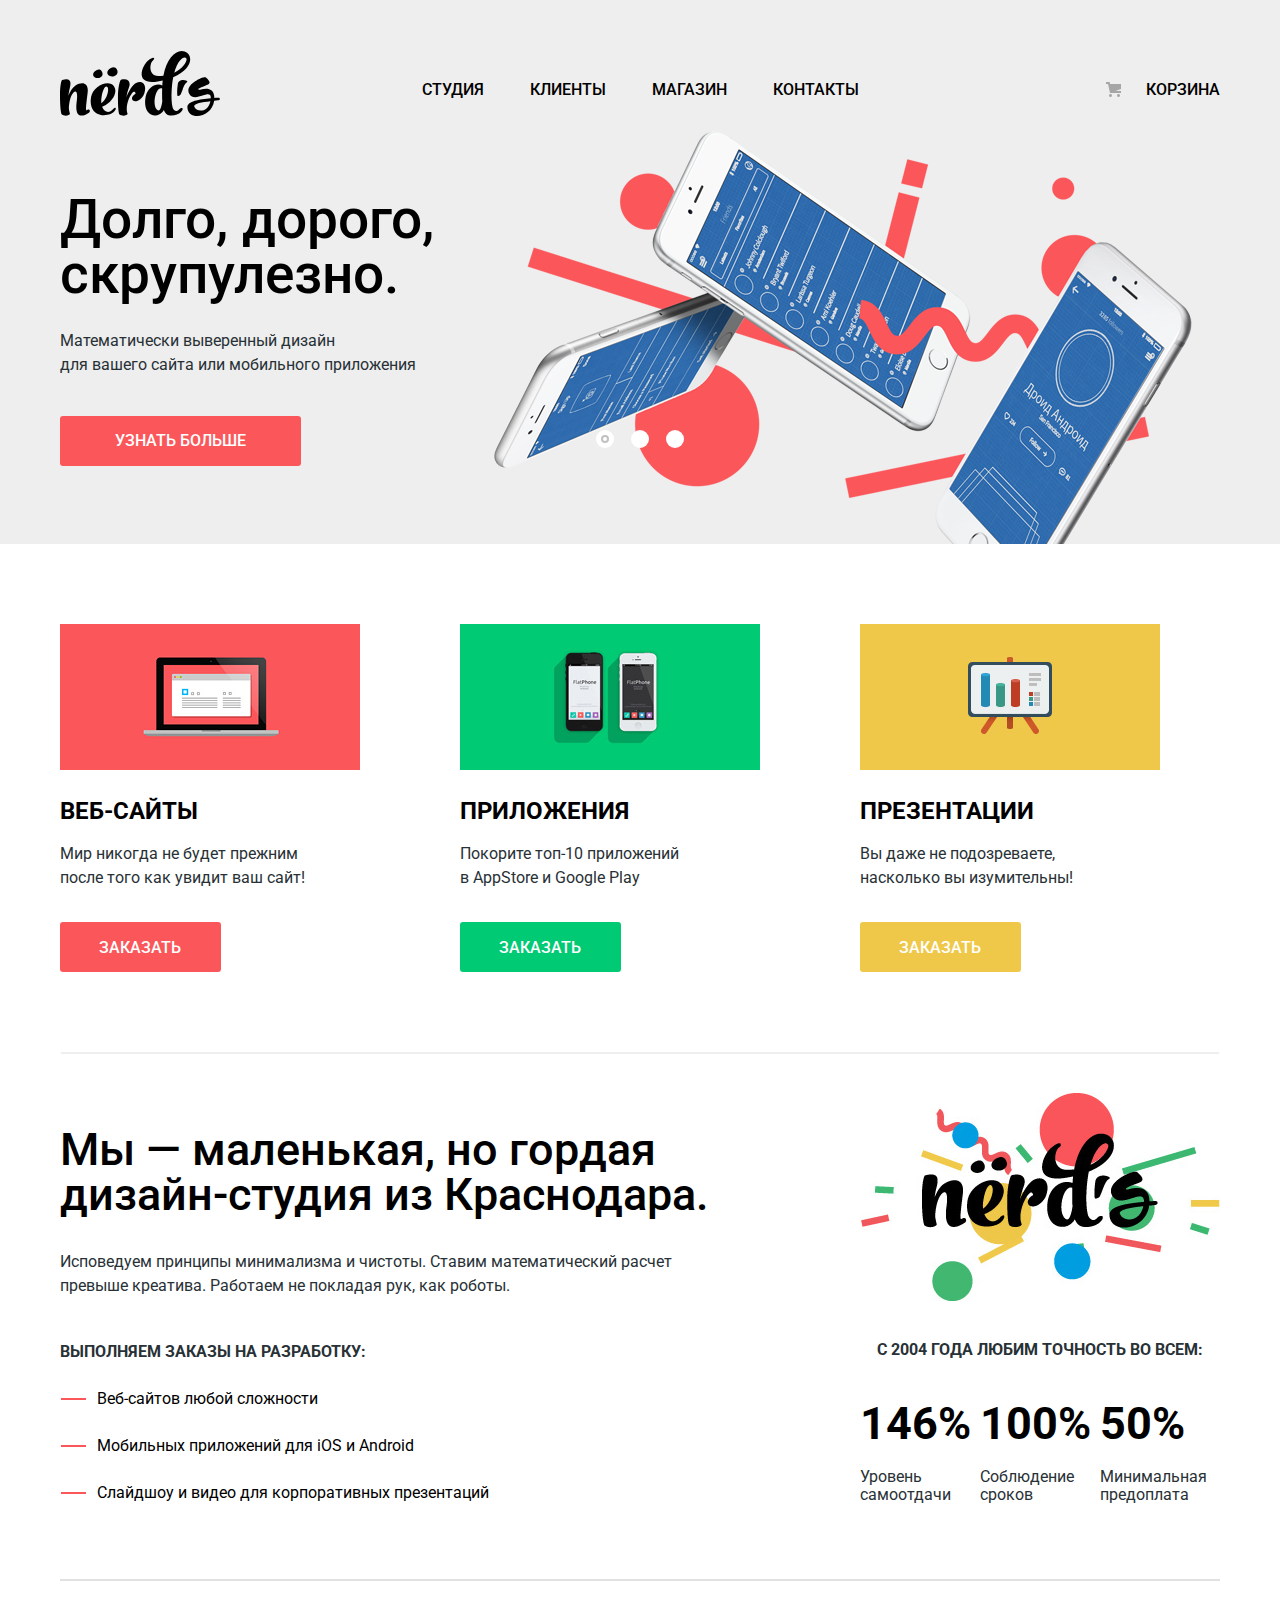
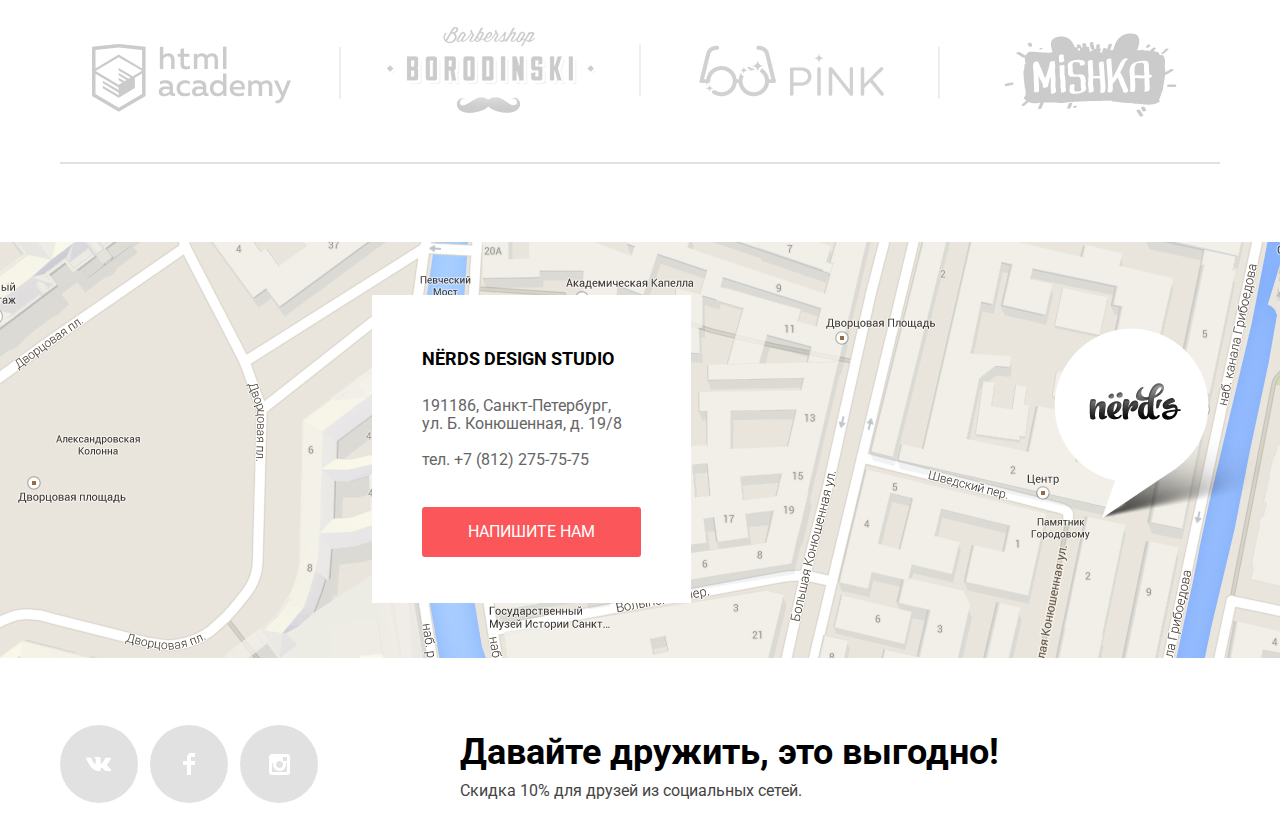
==== commit c5ff3c2c: "s" ====
--- a/index.html
+++ b/index.html
@@ -36,7 +36,7 @@
         <section class="slider">
           <ul class="slider-list">
             <li class="slider-item slide-current">
-              <h2 class="slider-title">Долго, дорого, скрупулезно
+              <h2 class="slider-title">Долго, дорого, скрупулезно.
               </h2>
               <p class="slider-text">Математически выверенный дизайн <br>
               для вашего сайта или мобильного приложения</p>
@@ -73,19 +73,19 @@
           </li>
           <li class="order-item"> <img class="order-logo" src="img/apps.png" width="300" height="146" alt="Приложения">
             <h3>Приложения</h3>
-            <p>Покорите топ-10 приложений в AppStore и Google Play</p>
+            <p>Покорите топ-10 приложений <br> в AppStore и Google Play</p>
           <a class="order-button-apps" href="blank.html">Заказать</a>
           </li>
           <li class="order-item"><img class="order-logo" src="img/presentation.png" width="300" height="146" alt="Презентации">
             <h3>Презентации</h3>
-            <p>Вы даже не подозреваете, насколько вы изумительны</p>
+            <p>Вы даже не подозреваете, насколько вы изумительны!</p>
             <a class="order-button-presentation" href="blank.html">Заказать</a>
           </li>
         </ul>
       </section>
       <section class="info">
         <div class="info-container">
-          <h2 class="info-title">Мы - маленькая, но гордая дизайн-студия из Краснодара.</h2>
+          <h2 class="info-title">Мы &mdash; маленькая, но гордая дизайн-студия из Краснодара.</h2>
             <p class="info-first-text"> Исповедуем принципы минимализма и чистоты. Ставим математический раcчет превыше креатива. Работаем не покладая рук, как роботы.
             </p>
             <p class="info-text">Выполняем заказы на разработку:</p> 
@@ -113,17 +113,16 @@
       <section class="site">
         <h3 class="visually-hidden">Рекламные сайты</h3>
         <ul class="site-list">
-          <li><a href="#"><img src="img/html-academy.svg" width="199" height="68" alt="html-academy"></a></li>
-          <li class="bg-vertical"><a href="#"><img src="img/borodinski.png" width="209" height="90" alt="Барбершоп Бородинский"></a></li>
-          <li class="bg-vertical-pink"><a href="#"><img src="img/pink.png" width="185" height="52" alt="Пинк"></a></li>
-          <li class="bg-vertical"><a href="#"><img src="img/mishka.png" width="173" height="68" alt="Мишка"></a></li>
+          <li class="academy"><a href="#"><img src="img/html-academy.svg" width="199" height="68" alt="html-academy"></a></li>
+          <li class="bg-vertical borodinski"><a href="#"><img src="img/borodinski.png" width="209" height="90" alt="Барбершоп Бородинский"></a></li>
+          <li class="bg-vertical-pink pink"><a href="#"><img src="img/pink.png" width="185" height="52" alt="Пинк"></a></li>
+          <li class="bg-vertical mishka"><a href="#"><img src="img/mishka.png" width="173" height="68" alt="Мишка"></a></li>
         </ul>
       </section>
     </main>
     <footer class="main-footer">
       <section class="footer-map">
         <h3 class="visually-hidden">Карта</h3>
-        <!-- <iframe src="https://www.google.com/maps/embed?pb=!1m18!1m12!1m3!1d1998.6037872533277!2d30.320858716096975!3d59.93871648187614!2m3!1f0!2f0!3f0!3m2!1i1024!2i768!4f13.1!3m3!1m2!1s0x4696310fca145cc1%3A0x42b32648d8238007!2z0JHQvtC70YzRiNCw0Y8g0JrQvtC90Y7RiNC10L3QvdCw0Y8g0YPQuy4sIDE5LzgsINCh0LDQvdC60YIt0J_QtdGC0LXRgNCx0YPRgNCzLCDQoNC-0YHRltGPLCAxOTExODY!5e0!3m2!1suk!2spl!4v1614585731118!5m2!1suk!2spl"  style="border:0;" allowfullscreen="" loading="lazy"></iframe> -->
         <div class="footer-contacts">
           <div class="footer-text">
             <p class="contacts-text">Nёrds design studio</p>
@@ -150,23 +149,24 @@
         </section>
       </div>  
     </footer>
-    <!-- <div class="form"> 
-          <h2>Напишите нам</h2>
-          <form action="https://echo.htmlacademy.ru" method="post">
-            <p>
-              <label for="appointment-name"></label>
-              <input id="appointment-name" type="text" name="name" placeholder="Имя Фамилия">
-            </p>
-            <p>
-              <label for="email-email"></label>
-              <input id="email-email" type="email" name="email" placeholder="mail@example.com">
-            </p>
-            <p>
-              <label for="appointment-text"></label>
-              <input id="appointment-text" type="text" name="text" placeholder="В свободной форме">
-            </p>
-          </form>
-          <button type="button">ОТПРАВИТЬ</button>
-          </div> -->
+    <div class="modal-form modal"> 
+      <h2>Напишите нам</h2>
+         <form class="user-form" action="https://echo.htmlacademy.ru" method="post">
+          <p>
+            <label for="appointment-name">Ваше имя:</label>
+            <input id="appointment-name" type="text" name="name" placeholder="Имя Фамилия">
+          </p>
+          <p>
+              <label for="email-email">Ваш email:</label>
+              <input id="email-email" type="email" name="email" placeholder="email@example.com">
+          </p>
+          <p>
+            <label for="appointment-text">Текст письма:</label>
+            <input id="appointment-text" type="free-text" name="text" placeholder="В свободной форме">
+          </p>
+        </form>
+      <button class="button-send" type="button">ОТПРАВИТЬ</button>
+      <button class="modal-close" type="button" aria-label="Закрыть"></button>
+    </div> 
   </body>
 </html>
--- a/css/style.css
+++ b/css/style.css
@@ -5,6 +5,7 @@
     --basic-black: #000000;
     --basic-light-grey: #EEEEEE;
     --basic-dark-grey: #666666;
+    --basic-grey: #444444;
     --special-light-red-gradient: linear-gradient(0deg, #D7373B, #D7373B);
     --special-grey-gradient: linear-gradient(0deg, #E1E1E1, #E1E1E1);
     --special-red-gradient: linear-gradient(0deg, #E74246, #E74246);
@@ -30,6 +31,9 @@
     --special-scale-grey: #D7DCDF;
     --special-middle-grey: #ABABAB;
     --special-shadow: rgba(0, 0, 0, 0.15);
+    --special-modal-close: rgba(251, 86, 90, 0.3);
+    --special-input: rgba(215, 220, 222, 1);
+    --special-site-shadow: rgba(0, 0, 0, 0.25);
 }
 
 /* Basic */
@@ -78,7 +82,8 @@
 
 .main-header{
     background-color: var(--basic-light-grey);
-    padding-top: 50px;
+    padding-top: 0;
+    min-width: 255px;
 }
 .catalog{
     padding-bottom: 100px;
@@ -86,11 +91,12 @@
 .main-navigation{
     font-weight: 500;
     line-height: 30px;
+    font-size: 16px;
     text-transform: uppercase;
     display: grid;
     grid-template-columns:  160px 1fr 160px;
     column-gap: 30px;
-    margin-top: 25px;
+    margin-top: 50px;
 }
 .main-navigation-logo a{
     display: block;
@@ -106,7 +112,7 @@
     min-width: 437px;
     margin: 0;
     display: flex;
-    justify-content: space-around;
+    justify-content: space-between;
     margin-top: 25px;
 }
 .site-navigation li.now{
@@ -117,7 +123,7 @@
     position: absolute;
     width: 73px;
     height: 2px;
-    bottom: 0;
+    bottom: 6px;
     left: 1px;
     background-color: var(--special-dark-red);
 }
@@ -172,22 +178,23 @@
     font-size: 55px;
     width: 538px;
     margin: 0;
-    padding-top: 78px;
+    padding-top: 66px;
 }
 .slider-text{
     color: var(--special-blue);
     width: 400px;
-    margin-top: 38px;
+    margin-top: 27px;
 }
 .slide-button{
     background-color: var(--special-light-red);
     color: var(--basic-white);
     text-transform: uppercase;
+    font-weight: 500;
     display: inline-block;
     text-align: center;
-    padding: 17px 54px 15px;
+    padding: 13px 55px;
     border-radius: 3px;
-    margin-top: 38px;
+    margin-top: 23px;
 }
 .slide-button:hover{
     background-color: var(--sprecial-red);
@@ -203,18 +210,18 @@
 .slider-item:nth-child(1){
     background-image: url("../img/slide1.png");
     background-repeat: no-repeat;
-    background-position: right;
+    background-position: right 100%;
 
 }
 .slider-item:nth-child(2){
     background-image: url("../img/slide2.png");
     background-repeat: no-repeat;
-    background-position: right;
+    background-position: right 100%;
 }
 .slider-item:nth-child(3){
     background-image: url("../img/slide3.png");
     background-repeat: no-repeat;
-    background-position: right;
+    background-position: right 100%;
 }
 .slider-controls{
     position: absolute;
@@ -255,7 +262,7 @@
     padding: 0 20px;
 }
 .order{
-    height: 507px;
+    height: 430px;
     margin-top: 80px;
     background-image: url(../img/horizontal.svg);
     background-repeat: no-repeat;
@@ -274,7 +281,7 @@
 }
 .order p{
     width: 260px;
-    margin-bottom: 49px;
+    margin-bottom: 32px;
     color: var(--special-blue);
 }
 
@@ -284,7 +291,8 @@
     line-height: 30px;
     color: var(--basic-black);
     text-transform: uppercase;
-    margin-bottom: 25px;
+    margin: 0;
+    margin-top: 19px;
 }
 
 .order a{
@@ -346,36 +354,36 @@
     font-size: 45px;
     line-height: 45px;
     font-weight: 500;
-    margin-bottom: 32px;
-    margin: 0;
-    margin-top: 78px;
+    margin: 0;
+    margin-top: 73px;
 }
 .info p{
     color: var(--special-blue);
 }
 .info-first-text{
     color: var(--special-blue);
-    padding-bottom: 20px;
+    margin-top: 33px;
 }
 .info-text{
     font-weight: 700;
     text-transform: uppercase;
     padding: 0;
+    margin-top: 42px;
 }
 .info-list{
     list-style: none;
     margin: 0;
     padding: 0;
-    padding-left: 32px;
+    padding-left: 37px;
 }
 .info-list li{
     position: relative;
-    margin-top: 17px;
+    margin-top: 23px;
 }
 .info-list li::before {
     content: "";
     position: absolute;
-    left: -32px;
+    left: -36px;
     bottom: 11px;
     width: 25px;
     height: 2px;
@@ -399,6 +407,12 @@
     text-transform: uppercase;
     font-weight: 700;
     text-align: center;
+    margin: 0;
+    margin-top: 30px;
+}
+.definition-list{
+    margin: 0;
+    margin-top: 30px;
 }
 .definition-list dt{
     font-size: 45px;
@@ -410,42 +424,67 @@
     color: var(--special-blue);
     line-height: 18px;
     margin: 0;
-}
+    margin-top: 12px;
+}
+
 .site{
     border-bottom: 2px solid var(--special-light-grey);
     border-top: 2px solid var(--special-light-grey);
+    margin-bottom: 58px;
 }
 .site-list{
     display: grid;
     grid-template-columns: 1fr 1fr 1fr 1fr;
     align-items: center;
     list-style: none;
-    padding-top: 46px;
-    padding-bottom: 44px;
-}
-
-
-.bg-vertical{
-    position: relative;
-}
-.bg-vertical::before{
+    padding-top: 36px;
+    padding-bottom: 16px; 
+}
+.academy{
+    position: relative;
+    left: -20px;
+}
+.borodinski{
+    position: relative;
+    top: -6px;
+    left: -15px;
+}
+.pink{
+    position: relative;
+    top: -7px;
+    right: -7px;
+}
+.mishka{
+    position: relative;
+    right: -22px;
+    top: -3px;
+}
+.borodinski::before{
     content: "";
     position: absolute;
     width: 2px;
     height: 52px;
     background-color: var(--basic-light-grey);
-    bottom: 20px;
-}
-.bg-vertical-pink{
-    position: relative;
-}
-.bg-vertical-pink::before{
+    bottom: 25px;
+    left: 4px;
+}
+.mishka::before{
     content: "";
     position: absolute;
     width: 2px;
     height: 52px;
     background-color: var(--basic-light-grey);
-    bottom: 3px;
+    bottom: 25px;
+    left: -14px;
+}
+.pink::before{
+    content: "";
+    position: absolute;
+    width: 2px;
+    height: 52px;
+    background-color: var(--basic-light-grey);
+    bottom: 8px;
+    left: -8px;
 } 
 
 .site-list a{
@@ -458,7 +497,6 @@
 .site-list a:active{
     opacity: 0.1;
 }
-
 
 /* catalog */
 
@@ -474,12 +512,15 @@
     font-size: 55px;
     line-height: 55px;
     text-align: center;
+    margin: 0;
+    margin-top: 66px;
+    margin-bottom: 8px;
 }
 .catalog-page{
     display: grid;
     grid-template-columns: 260px 1fr;
     column-gap: 140px;
-    padding-top: 50px;
+    margin-top: 55px;
 }
 .form-title{
     font-weight: 700;
@@ -512,8 +553,8 @@
 }
 
 .range-controls .bar{
-    width: 30%;
-    margin-left: 20%;
+    width: 60%;
+    margin-left: 20px;
     height: 2px;
     background: var(--special-light-green);
   }
@@ -535,10 +576,10 @@
     cursor: pointer;
 }
 .range-controls .toggle-min{
-    left: 20%;
+    left: 19px;
 }
 .range-controls .toggle-max{
-    left: 50%;
+    left: 62%;
 }
 .price-controls{
     display: flex;
@@ -557,11 +598,16 @@
     border-radius: 5px;
     background: var(--basic-light-grey);
 }
+.price-controls input::-webkit-inner-spin-button {
+    appearance: none;
+}
 /* Сетки */
 .grid{
     border: none;
     padding: 0;
-    padding-bottom: 43px;
+    margin: 0;
+    margin-top: 5px;
+    margin-bottom: 27px;
 }
 
 .marker{
@@ -569,7 +615,7 @@
     color: var(--special-blue);
 }
 .filter-option {
-    padding-left: 44px;
+    padding-left: 35px;
     margin-bottom: 19px;
   }
 .filter-option label{
@@ -581,7 +627,7 @@
 .filter-input-checkbox + label::before{
     content: "";
     position: absolute;
-    left: -42px;
+    left: -36px;
     top: -2px;
     width: 19px;
     height: 19px;
@@ -595,7 +641,7 @@
 .filter-input-checkbox:checked + label::after{
     content: "";
     position: absolute;
-    left: -42px;
+    left: -36px;
     top: -2px;
     width: 25px;
     height: 23px;
@@ -606,10 +652,10 @@
 .filter-input-radio + label::before {
     content: "";
     position: absolute;
-    left: -44px;
+    left: -36px;
     top: -4px;
-    width: 21px;
-    height: 21px;
+    width: 17px;
+    height: 17px;
     border: 4px solid var(--special-dark-grey);
     border-radius: 50%;
     opacity: 0.4;
@@ -617,16 +663,14 @@
 .filter-input-radio:checked + label::after {
     content: "";
     position: absolute;
-    top: 5px;
-    left: -35px;
-    width: 11px;
-    height: 11px;
+    top: 4px;
+    left: -28px;
+    width: 9px;
+    height: 9px;
     background-color: var(--special-dark-grey);
     border-radius: 50%;
     opacity: 0.4;
 }
-
-
 .cost-fieldset ul{
     line-height: 18px;
     color: var(--special-blue);
@@ -638,9 +682,11 @@
     padding: 17px 88px 15px 89px;
     border: none;
     font-weight: 500;
+    font-size: 16px;
     line-height: 18px;
     text-transform: uppercase;
     border-radius: 3px;
+    margin-top: 5px;
 }
 .show:hover{
     background-color: var(--special);
@@ -656,9 +702,10 @@
     display: flex;
     padding: 0;
     margin: 0;
-    justify-content: space-around;
+    justify-content: space-between;
     width: 272px;
     padding-left: 40px;
+    align-items: center;
 }
 .sorting{
     text-transform: uppercase;
@@ -673,7 +720,7 @@
     grid-template-columns: 1fr 1fr;
     column-gap: 40px;
     justify-self: end;
-    row-gap: 71px;
+    row-gap: 65px;
     margin-top: 88px;
 }
 .site-list-item{
@@ -689,8 +736,63 @@
     top: -40px;
     left: -1px;
 }
+.site-list-item:hover{
+    filter: drop-shadow(0px 6px 15px var(--special-site-shadow));
+}
 .site-list-item:hover::before{
     background-image: url(../img/card-hover.svg);
+    display: block;
+}
+.sedona{
+    position: absolute;
+    background-color: var(--basic-light-grey);
+    box-shadow: 0px 4px 4px var(--special-site-shadow);
+    width: 360px;
+    height: 231px;
+    bottom: 5px;
+    left: 0;
+    text-align: center;
+    display: none;
+}
+.site-sedona:hover .sedona{
+    display: block;
+}
+.site-name{
+    text-transform: uppercase;
+    font-weight: 700;
+    font-size: 18px;
+    line-height: 30px;
+    margin: 0;
+    margin-top: 26px;
+}
+.site-info{
+    color: var(--basic-dark-grey);
+    margin: 0;
+    margin-left: 79px;
+    margin-top: 10px;
+    width: 200px;
+    line-height: 18px;
+}
+.price-button{
+    background-color: var(--special-light-red);
+    text-transform: uppercase;
+    line-height: 18px;
+    color: var(--basic-white);
+    border-radius: 3px;
+    display:block;
+    text-align: center;
+    padding: 16px;
+    width: 168px;
+    margin-top: 32px;
+    margin-left: 80px;
+}
+.site-button:hover{
+    background-color: var(--sprecial-red);
+}
+.site-button:active{
+    background-color: var(--special-dark-red);
+    box-shadow: inset 0px 3px 0px var(--special-black);
+    color: var(--special-white);
 }
 .sorting-list a{
     font-size: 14px;
@@ -699,6 +801,7 @@
     color: var(--basic-black);
     font-family: inherit;
     opacity: 0.3;
+    align-items: center;
 }
 .sorting-list a.pressed{
     opacity: 1;
@@ -706,11 +809,11 @@
 
 .pages-list{
     margin: 0;
-    padding-top: 55px;
-    padding-bottom: 60px;
+    padding-top: 50px;
+    padding-bottom: 40px;
     display: flex;
     justify-content: space-between;
-    width: 442px;
+    width: 445px;
 }
 .pages-list a{
     text-transform: uppercase;
@@ -720,12 +823,13 @@
     font-weight: 500;
     border-radius: 3px;
     display: block;
+    font-family: inherit;
 }
 .pages-list a.actual{
     background-color: var(--basic-white);
     border: 3px solid var(--special-button-grey);
     box-sizing: border-box;
-    padding: 14px 17px 12px 20px;
+    padding: 14px 17px 12px 18px;
 }
 .pages-list a:hover{
     background-color: var(--special-light);
@@ -737,7 +841,7 @@
     padding: 17px 20px 15px 20px;
 }
 .pages-list-next{
-    padding: 17px 78px 15px 77px;
+    padding: 17px 78px 15px 78px;
 }
 
 
@@ -755,18 +859,12 @@
     background-image: url(../img/map-marker.png);
     background-repeat: no-repeat;
     position: absolute;
-    top: 86px;
-    left: 1035px;
+    top: 88px;
+    left: 1054px;
     width: 231px;
     height: 190px;
 }
-/* .footer-map iframe{
-    height: 416px;
-    width: 100%;
-    position: absolute;
-    top: 0;
-    left: 0;
-} */
+
 .footer-text{
     margin-left: 50px;
 }
@@ -775,8 +873,8 @@
     width: 319px;
     height: 308px;
     background-color: var(--basic-white);
-    left: 350px;
-    top: 49px;
+    left: 372px;
+    top: 55px;
     margin: 0;
     padding: 0;
 }
@@ -786,11 +884,12 @@
     font-size: 18px;
     line-height: 30px;
     padding-top: 49px;
+    padding-bottom: 5px;
 }
 .contacts-adress{
     color: var(--basic-dark-grey);
     line-height: 18px;
-    margin-bottom: 0;
+    margin-bottom: 18px;
 }
 .footer-phone{
     text-decoration: none;
@@ -808,7 +907,6 @@
     padding: 16px 22px;
     width: 175px;
     margin-top: 38px;
-
 }
 .footer-button:hover{
     background-color: var(--sprecial-red);
@@ -820,8 +918,8 @@
 }
 
 .socials-button-list a{
-    width: 81px;
-    height: 81px;
+    width: 78px;
+    height: 78px;
     background: var(--special-grey-gradient);
     border-radius: 50%;
     display: flex;
@@ -829,10 +927,11 @@
 }
 .footer-socials{
     display: grid;
-    grid-template-columns: 1fr 2fr;
+    grid-template-columns: 400px 2fr;
+    margin-top: 50px;
 }
 .socials-button-list{
-    width: 260px;
+    width: 270px;
     display: grid;
     grid-template-columns: 1fr 1fr 1fr;
     padding: 0;
@@ -852,21 +951,28 @@
     opacity: 0.3;
 }
 
-
+.footer-promo{
+    margin-top: 5px;
+}
 .footer-promo h2{
     font-size: 36px;
     line-height: 36px;
     font-weight: 700;
+    margin: 0;
+    margin-top: 20px;
+    padding: 0;
 }
 .footer-promo p{
     line-height: 22px;
     color: var(--special-grey);
+    margin: 0;
+    margin-top: 10px;
 }
  
 .sorting-triangl-list{
     padding: 0;
     margin: 0;
-    width: 40px;
+    width: 45px;
     height: 11px;
     position: relative;
 }
@@ -875,7 +981,7 @@
     content: ''; 
     position: absolute;
     border: 5px solid transparent;
-    border-top: 11px solid var(--basic-black);
+    border-top: 9px solid var(--basic-black);
     left: 0px;
     bottom: -12px;
     cursor: pointer;
@@ -885,8 +991,120 @@
     content: ''; 
     position: absolute;
     border: 5px solid transparent;
-    border-bottom: 11px solid var(--basic-black); 
+    border-bottom: 9px solid var(--basic-black); 
     right: 6px;
-    top: 2px;
+    top: 5px;
     opacity: 0.2;
-} +} 
+.modal-form{
+    width: 960px;
+    height: 590px;
+    background-color: var(--basic-white);
+    position: fixed;
+    bottom: 140px;
+    left: 25%;
+    margin: 0 auto;
+    filter: drop-shadow(0px 4px 4px var(--special-site-shadow));
+    display: none;
+}
+
+.modal-form h2{
+    line-height: 53px;
+    font-size: 45px;
+    font-weight: 700;
+    margin: 0;
+    margin-top: 63px;
+    margin-bottom: 19px;
+    margin-left: 100px;
+}
+.user-form{
+    width: 760px;
+    display: grid;
+    grid-template-columns: 360px 360px;
+    column-gap: 40px;
+    margin-left: 100px; 
+}
+.user-form label{
+    font-weight: 700;
+}
+.user-form input[type="text"],
+.user-form input[type="email"] {
+    box-sizing: border-box;
+    width: 360px;
+    margin-top: 5px;
+    padding-top: 14px;
+    padding-right: 30px;
+    padding-bottom: 14px;
+    padding-left: 14px;
+    color: var(--basic-grey);
+    line-height: 18px;
+    opacity: 0.5;
+    background-color: var(--basic-white);
+    border: 2px solid var(--special-input);
+}
+.user-form input[id="appointment-text"]{
+    box-sizing: border-box;
+    width: 760px;
+    margin-top: 5px;
+    padding-top: 14px;
+    padding-right: 40px;
+    padding-bottom: 84px;
+    padding-left: 15px;
+    color: var(--basic-grey);
+    line-height: 18px;
+    opacity: 0.5;
+    background-color: var(--basic-white);
+    border: 2px solid var(--special-input);
+}
+.button-send{
+    background-color: var(--special-light-red);
+    text-transform: uppercase;
+    line-height: 18px;
+    color: var(--basic-white);
+    border-radius: 3px;
+    text-align: center;
+    padding: 16px;
+    width: 259px;
+    border: none;
+    outline: none;
+    margin-left: 100px;
+    margin-top: 30px;
+    cursor: pointer;
+}
+.button-send:hover{
+    background-color: var(--sprecial-red);
+}
+.button-send:active{
+    background-color: var(--special-dark-red);
+    box-shadow: inset 0px 3px 0px var(--special-black);
+    color: var(--special-white);
+}
+.modal-close{
+    position: absolute;
+    top: 78px;
+    right: 90px;
+    width: 21px;
+    height: 21px;
+    border: none;
+    outline: none;
+    cursor: pointer;
+    background-color: var(--basic-white);
+}
+.modal-close::before,
+.modal-close::after{
+  content: "";
+  position: absolute;
+  top: 9px;
+  left: -3px;
+  width: 25px;
+  height: 3px;
+  background-color: var(--special-modal-close);
+}
+
+.modal-close::before {
+  transform: rotate(45deg);
+}
+
+.modal-close::after {
+  transform: rotate(-45deg);
+}
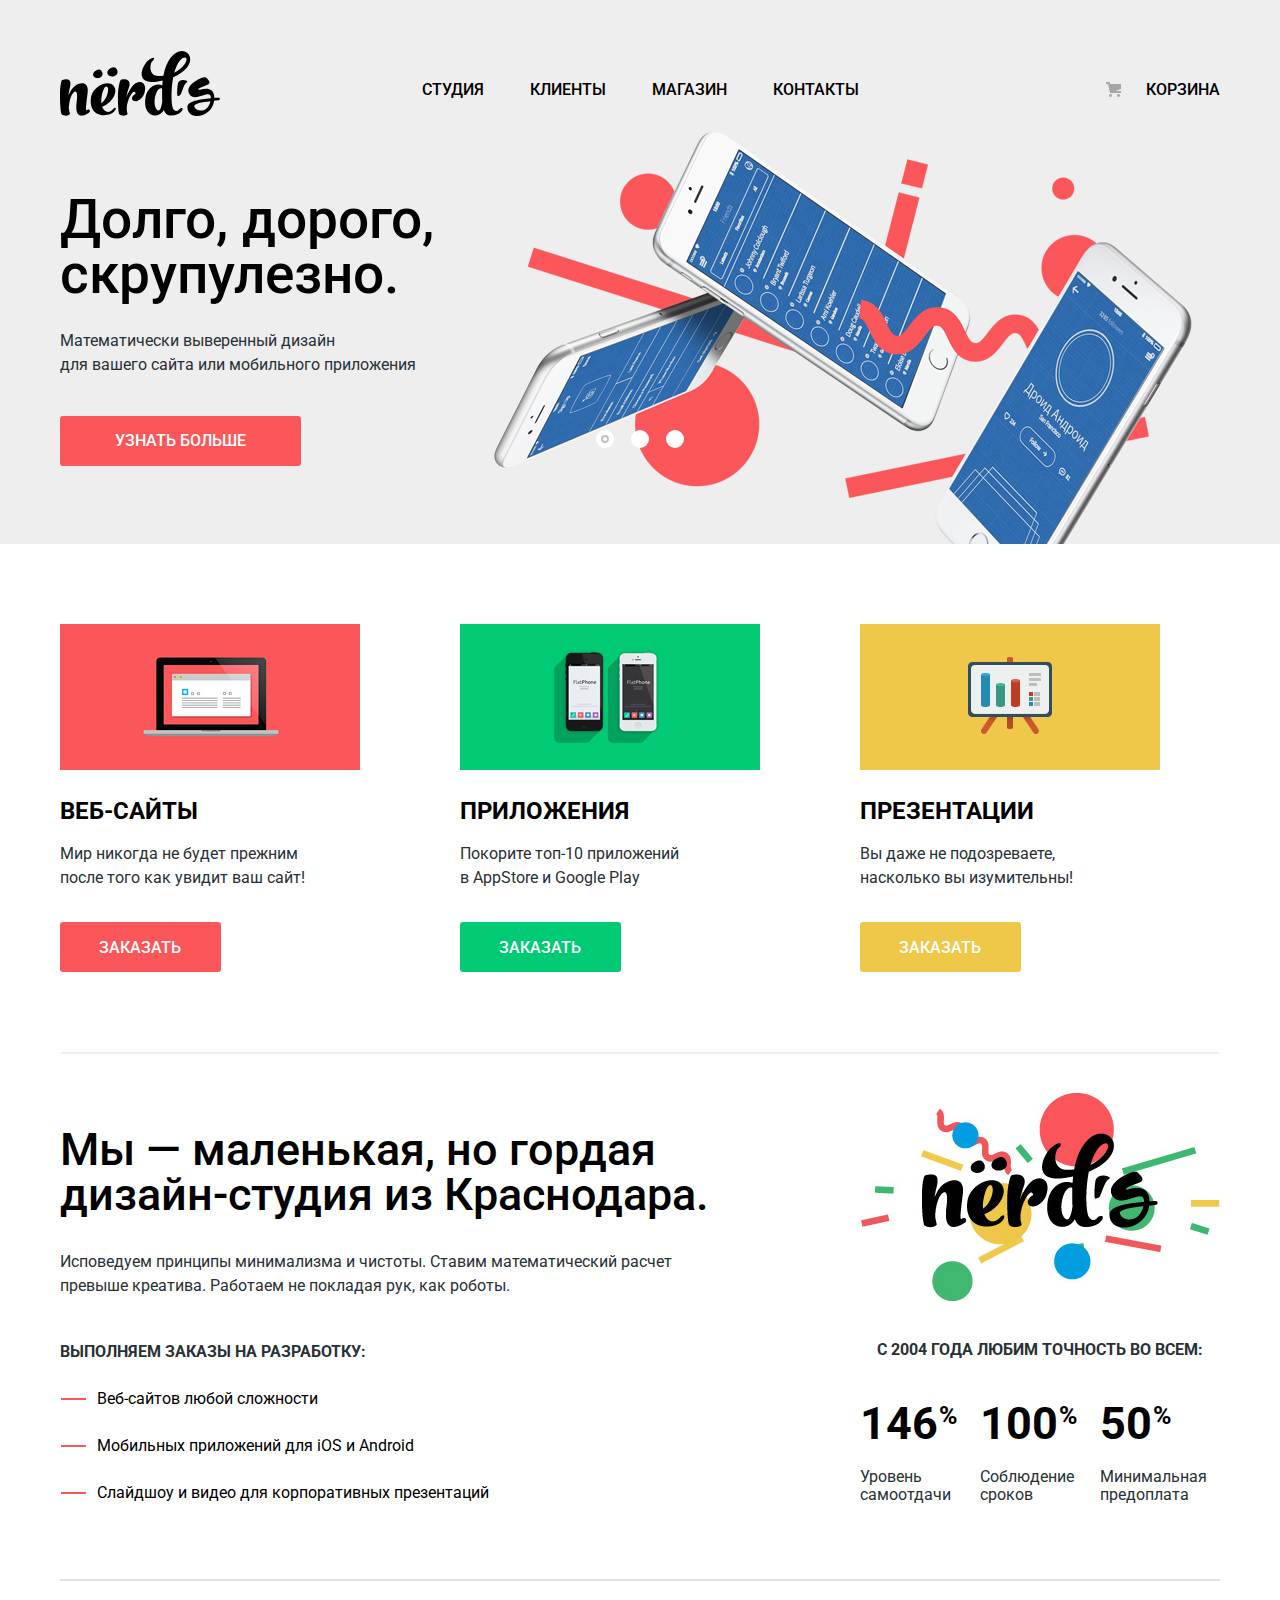
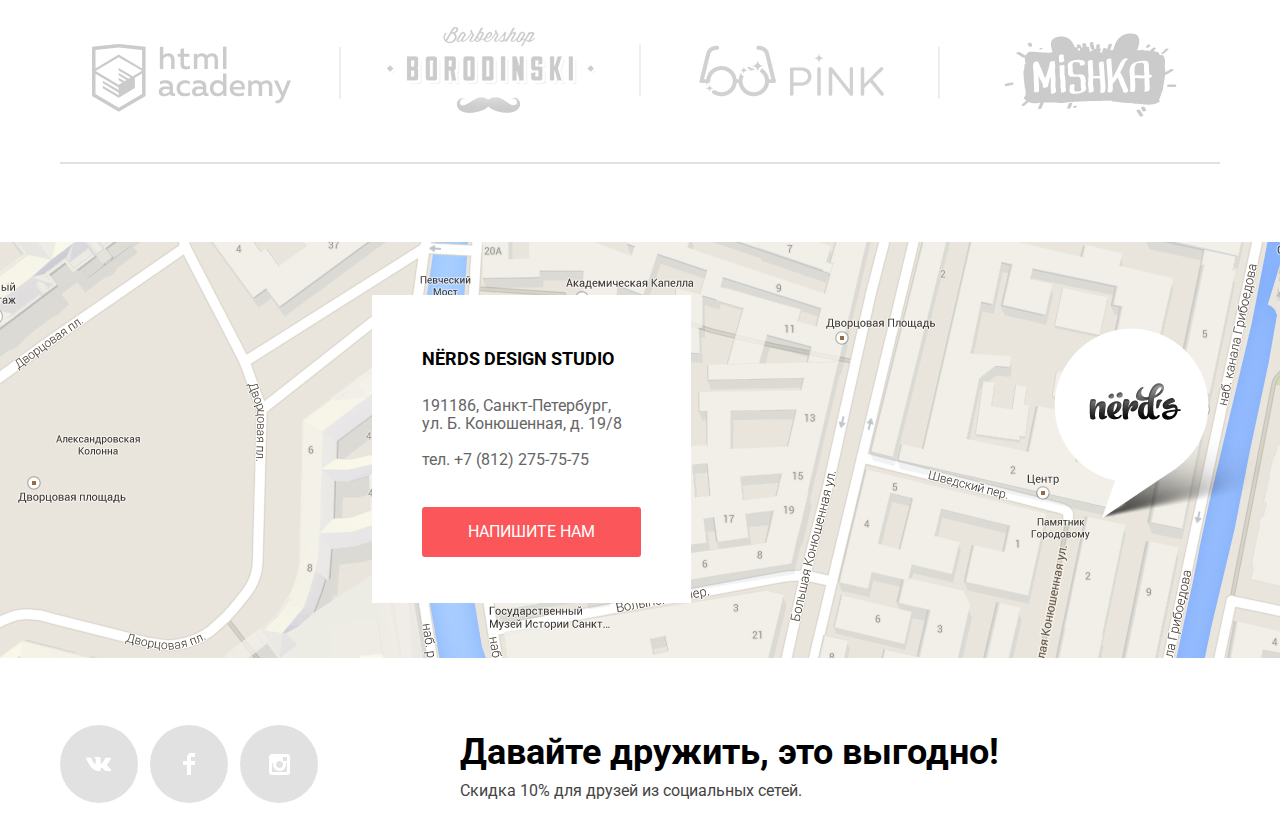
==== commit ad6866ae: "ы" ====
--- a/index.html
+++ b/index.html
@@ -100,11 +100,11 @@
           <p class="definition-list-text">C 2004 года любим точность во всем:</p>
           <div class="definition-list-container">
             <dl class="definition-list">
-              <dt class="das">146%</dt>
-              <dd class="dass">Уровень самоотдачи</dd>
-              <dt class="asd">100%</dt>
-              <dd class="asdd">Соблюдение сроков</dd>
-              <dt>50%</dt>
+              <dt>146<sup>%</sup></dt>
+              <dd>Уровень самоотдачи</dd>
+              <dt>100<sup>%</sup></dt>
+              <dd>Соблюдение сроков</dd>
+              <dt>50<sup>%</sup></dt>
               <dd>Минимальная предоплата</dd>
             </dl>
           </div>
--- a/css/style.css
+++ b/css/style.css
@@ -426,6 +426,12 @@
     margin: 0;
     margin-top: 12px;
 }
+.definition-list sup {
+    font-size: 25px;
+    position: relative;
+    top: -15px;
+    left: 1px;
+}
 
 .site{
     border-bottom: 2px solid var(--special-light-grey);
@@ -743,7 +749,7 @@
     background-image: url(../img/card-hover.svg);
     display: block;
 }
-.sedona{
+.info-sites-list{
     position: absolute;
     background-color: var(--basic-light-grey);
     box-shadow: 0px 4px 4px var(--special-site-shadow);
@@ -754,7 +760,7 @@
     text-align: center;
     display: none;
 }
-.site-sedona:hover .sedona{
+.site-hover:hover .info-sites-list{
     display: block;
 }
 .site-name{
@@ -768,10 +774,11 @@
 .site-info{
     color: var(--basic-dark-grey);
     margin: 0;
-    margin-left: 79px;
+    margin-left: 60px;
     margin-top: 10px;
-    width: 200px;
-    line-height: 18px;
+    width: 237px;
+    line-height: 18px;
+    text-align: center;
 }
 .price-button{
     background-color: var(--special-light-red);
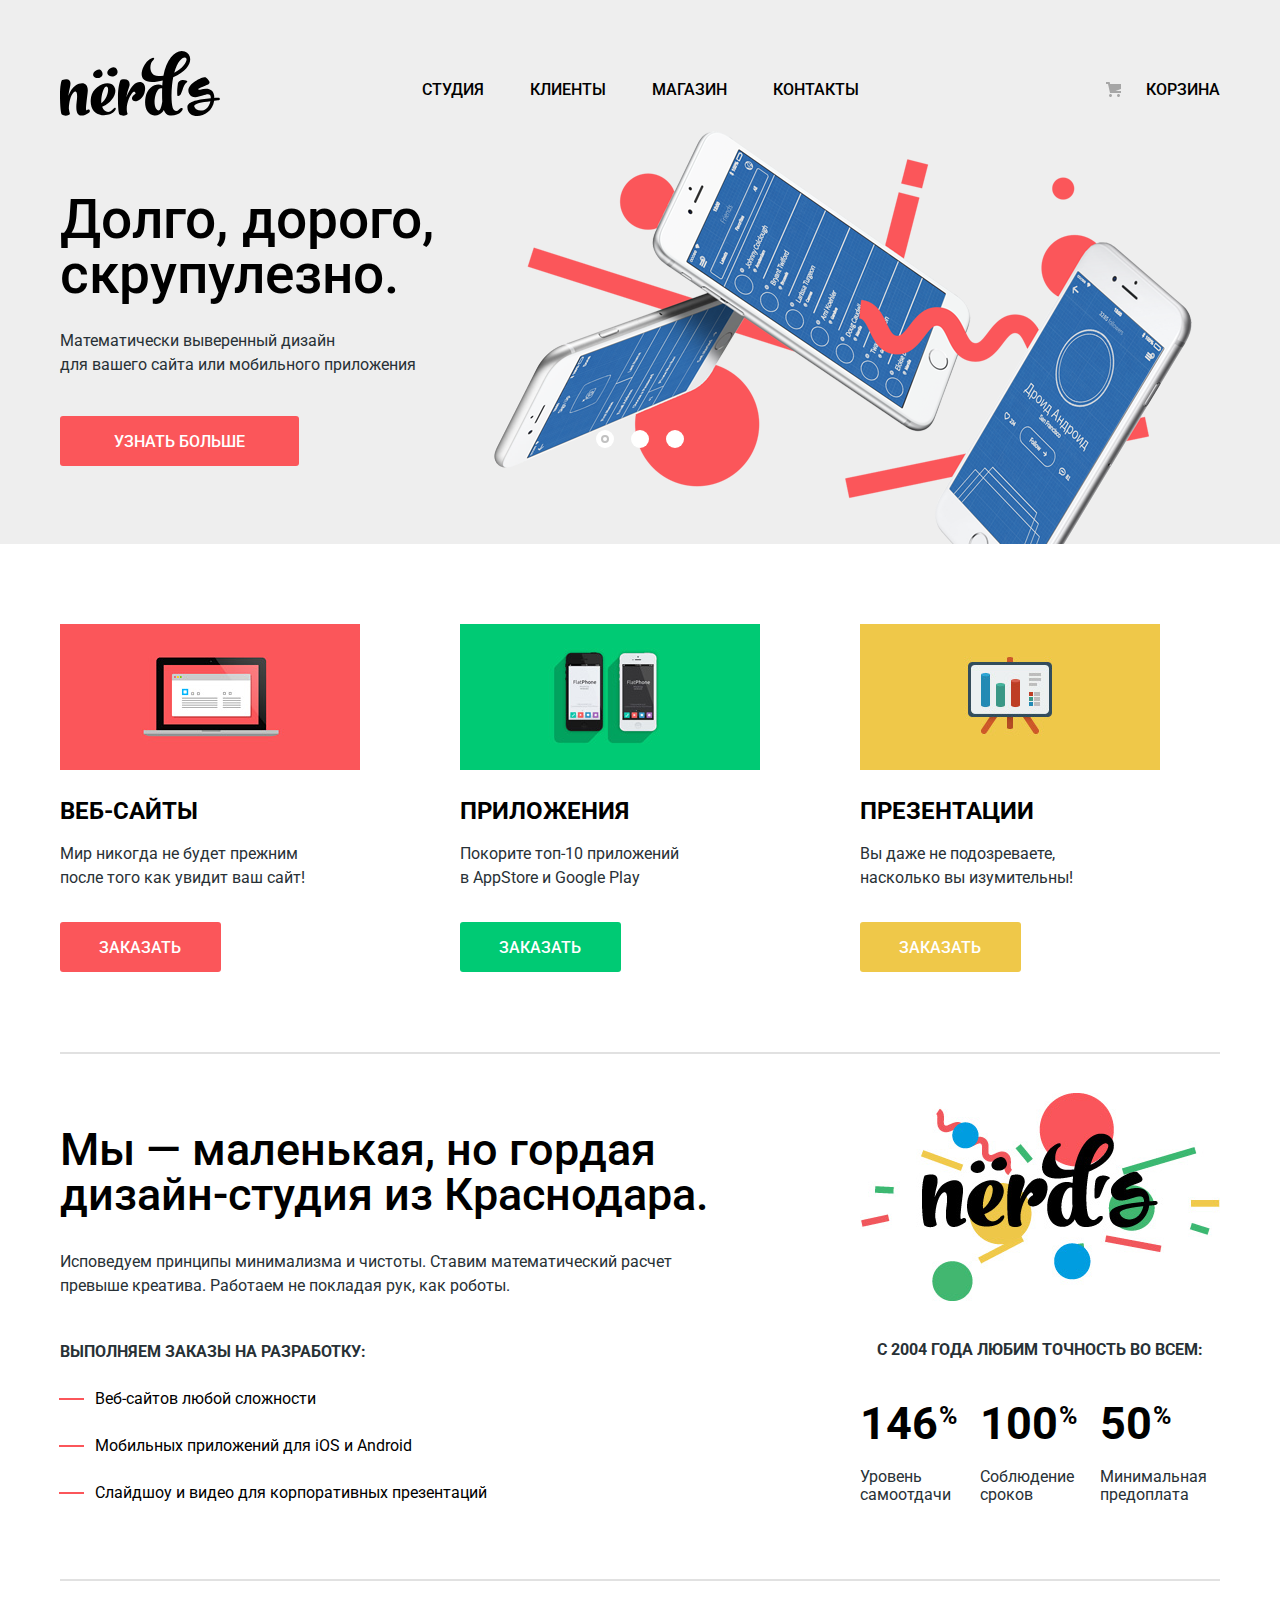
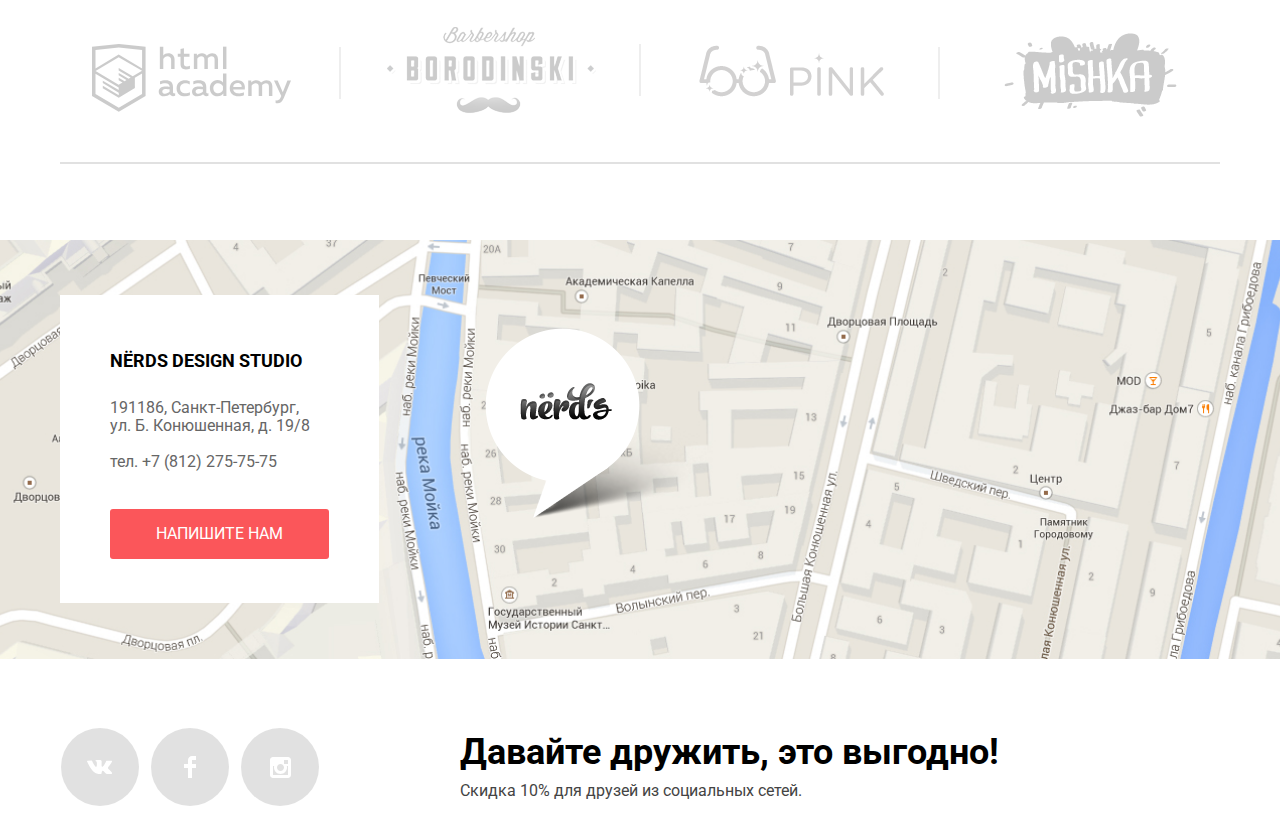
==== commit 92446a54: "s" ====
--- a/index.html
+++ b/index.html
@@ -113,17 +113,17 @@
       <section class="site">
         <h3 class="visually-hidden">Рекламные сайты</h3>
         <ul class="site-list">
-          <li class="academy"><a href="#"><img src="img/html-academy.svg" width="199" height="68" alt="html-academy"></a></li>
-          <li class="bg-vertical borodinski"><a href="#"><img src="img/borodinski.png" width="209" height="90" alt="Барбершоп Бородинский"></a></li>
-          <li class="bg-vertical-pink pink"><a href="#"><img src="img/pink.png" width="185" height="52" alt="Пинк"></a></li>
-          <li class="bg-vertical mishka"><a href="#"><img src="img/mishka.png" width="173" height="68" alt="Мишка"></a></li>
+          <li class="academy"><a href="https://htmlacademy.ru/intensive/htmlcss"><img src="img/html-academy.svg" width="199" height="68" alt="html-academy"></a></li>
+          <li class="borodinski"><a href="#"><img src="img/borodinski.png" width="209" height="90" alt="Барбершоп Бородинский"></a></li>
+          <li class="pink"><a href="#"><img src="img/pink.png" width="185" height="52" alt="Пинк"></a></li>
+          <li class="mishka"><a href="#"><img src="img/mishka.png" width="173" height="68" alt="Мишка"></a></li>
         </ul>
       </section>
     </main>
     <footer class="main-footer">
       <section class="footer-map">
         <h3 class="visually-hidden">Карта</h3>
-        <div class="footer-contacts">
+        <div class="container footer-contacts">
           <div class="footer-text">
             <p class="contacts-text">Nёrds design studio</p>
             <p class="contacts-adress">191186, Санкт-Петербург,<br> 
@@ -151,21 +151,21 @@
     </footer>
     <div class="modal-form modal"> 
       <h2>Напишите нам</h2>
-         <form class="user-form" action="https://echo.htmlacademy.ru" method="post">
+        <form class="user-form" action="https://echo.htmlacademy.ru" method="post">
           <p>
             <label for="appointment-name">Ваше имя:</label>
-            <input id="appointment-name" type="text" name="name" placeholder="Имя Фамилия">
+            <input id="appointment-name" type="text" name="name" required placeholder="Имя Фамилия">
           </p>
           <p>
               <label for="email-email">Ваш email:</label>
-              <input id="email-email" type="email" name="email" placeholder="email@example.com">
+              <input id="email-email" type="email" name="email" required placeholder="email@example.com">
           </p>
           <p>
             <label for="appointment-text">Текст письма:</label>
-            <input id="appointment-text" type="free-text" name="text" placeholder="В свободной форме">
+            <input id="appointment-text" type="text" name="text" required placeholder="В свободной форме">
           </p>
+          <button class="button-send" type="submit">ОТПРАВИТЬ</button>
         </form>
-      <button class="button-send" type="button">ОТПРАВИТЬ</button>
       <button class="modal-close" type="button" aria-label="Закрыть"></button>
     </div> 
   </body>
--- a/css/style.css
+++ b/css/style.css
@@ -32,8 +32,11 @@
     --special-middle-grey: #ABABAB;
     --special-shadow: rgba(0, 0, 0, 0.15);
     --special-modal-close: rgba(251, 86, 90, 0.3);
+    --special-modal-close-hover: rgba(251, 86, 90, 1);
+    --special-modal-close-active: rgba(251, 86, 90, 0.1);
     --special-input: rgba(215, 220, 222, 1);
     --special-site-shadow: rgba(0, 0, 0, 0.25);
+    --special-form-hover: rgba(180, 185, 187, 1);
 }
 
 /* Basic */
@@ -49,7 +52,6 @@
     grid-template-rows: min-content 1fr min-content;
     background-color: var(--basic-white);
 }
-
 a{
     text-decoration: none;
 }
@@ -57,12 +59,6 @@
     max-width: 100%;
     height: auto;
 }
-
-ul{
-    list-style: none;
-    padding: 0;
-}
-
 .page{
     height: 100%;
 }
@@ -78,6 +74,7 @@
     clip: rect(0 0 0 0);
     overflow: hidden;
 }
+
 /* header */
 
 .main-header{
@@ -108,6 +105,8 @@
     opacity: 0.3;
 }
 .site-navigation{
+    list-style: none;
+    padding: 0;
     justify-self: center;
     min-width: 437px;
     margin: 0;
@@ -159,6 +158,8 @@
     top: 40px;
 }
 .slider ul{
+    list-style: none;
+    padding: 0;
     margin: 0;
 }
 .slider{
@@ -190,9 +191,10 @@
     color: var(--basic-white);
     text-transform: uppercase;
     font-weight: 500;
+    line-height: 18px;
     display: inline-block;
     text-align: center;
-    padding: 13px 55px;
+    padding: 17px 54px 15px 54px;
     border-radius: 3px;
     margin-top: 23px;
 }
@@ -253,18 +255,18 @@
     box-sizing: border-box;
 }
 
-
-
 /* main */
+
 .container{
     width: 1160px;
     margin: 0 auto;
     padding: 0 20px;
 }
 .order{
-    height: 430px;
+    height: 428px;
     margin-top: 80px;
-    background-image: url(../img/horizontal.svg);
+    border-bottom: 2px solid var(--special-light-grey);
+    background-image: url("../img/horizontal.svg");
     background-repeat: no-repeat;
     background-position: bottom;
 }
@@ -273,6 +275,7 @@
     height: 146px;
 }
 .order-list{
+    list-style: none;
     margin: 0;
     padding: 0;
     display: grid;
@@ -284,7 +287,6 @@
     margin-bottom: 32px;
     color: var(--special-blue);
 }
-
 .order h3{
     font-size: 24px;
     font-weight: 700;
@@ -294,7 +296,6 @@
     margin: 0;
     margin-top: 19px;
 }
-
 .order a{
     display: inline-block;
     color: var(--basic-white);
@@ -374,7 +375,7 @@
     list-style: none;
     margin: 0;
     padding: 0;
-    padding-left: 37px;
+    padding-left: 35px;
 }
 .info-list li{
     position: relative;
@@ -432,13 +433,14 @@
     top: -15px;
     left: 1px;
 }
-
 .site{
     border-bottom: 2px solid var(--special-light-grey);
     border-top: 2px solid var(--special-light-grey);
     margin-bottom: 58px;
 }
 .site-list{
+    list-style: none;
+    padding: 0;
     display: grid;
     grid-template-columns: 1fr 1fr 1fr 1fr;
     align-items: center;
@@ -492,7 +494,6 @@
     bottom: 8px;
     left: -8px;
 } 
-
 .site-list a{
     opacity: 0.2;
     margin-left: 52px;
@@ -506,13 +507,11 @@
 
 /* catalog */
 
-
 .filter-item {
     margin: 0;
     padding: 0;
     border: none;
-  }
-
+}
 .main-title-catalog{
     font-weight: 500;
     font-size: 55px;
@@ -533,6 +532,8 @@
     font-size: 18px;
     line-height: 30px;
     text-transform: uppercase;
+    padding: 0;
+    margin: 0;
 }
 
 /* Фильтр стоимости */
@@ -541,12 +542,12 @@
     margin: 0;
     padding: 0;
     border: none;
-    padding-bottom: 48px;
+    padding-bottom: 52px;
 }
 .range-filter{
     width: 260px;
-    margin-top: 49px;
-  }
+    margin-top: 48px;
+}
 .range-controls{
     position: relative;
     height: 41px;
@@ -557,10 +558,9 @@
     padding-right: 20px;
     padding-left: 20px;
 }
-
 .range-controls .bar{
-    width: 60%;
-    margin-left: 20px;
+    width: 62%;
+    margin-left: 18px;
     height: 2px;
     background: var(--special-light-green);
   }
@@ -570,7 +570,7 @@
 }
 .range-controls .toggle{
     position: absolute;
-    top: 31px;
+    top: 30px;
     left: 0;
     width: 4px;
     height: 4px;
@@ -582,7 +582,7 @@
     cursor: pointer;
 }
 .range-controls .toggle-min{
-    left: 19px;
+    left: 18px;
 }
 .range-controls .toggle-max{
     left: 62%;
@@ -593,11 +593,13 @@
 }  
 .price-controls label{
     text-transform: uppercase;
+    line-height: 22px;
+    color: var(--special-blue);
 }
 .price-controls input{
     width: 60px;
     padding: 10px;
-    margin-left: 10px;
+    margin-left: 8px;
     text-align: center;
     color: var(--special-blue);
     border: none;
@@ -607,21 +609,39 @@
 .price-controls input::-webkit-inner-spin-button {
     appearance: none;
 }
+
 /* Сетки */
+
 .grid{
     border: none;
     padding: 0;
     margin: 0;
-    margin-top: 5px;
-    margin-bottom: 27px;
-}
-
+    margin-top: 2px;
+    margin-bottom: 25px;
+}
+
+.grid-fieldset-list{
+    list-style: none;
+    padding: 0;
+    margin-top: 16px;
+}
+.features{
+    margin: 0;
+    padding: 0;
+    padding-top: 3px;
+}
+.features-checkbox-list{
+    list-style: none;
+    padding: 0;
+    margin: 0;
+    margin-top: 16px;
+}
 .marker{
     line-height: 20px;
     color: var(--special-blue);
 }
 .filter-option {
-    padding-left: 35px;
+    padding-left: 36px;
     margin-bottom: 19px;
   }
 .filter-option label{
@@ -634,7 +654,7 @@
     content: "";
     position: absolute;
     left: -36px;
-    top: -2px;
+    top: -1px;
     width: 19px;
     height: 19px;
     border: 2px solid var(--special-dark-grey);
@@ -651,15 +671,24 @@
     top: -2px;
     width: 25px;
     height: 23px;
-    background-image: url(../img/checkbox-on.svg);
+    background-image: url("../img/checkbox-on.svg");
     background-repeat: no-repeat;
     background-position: 0 0;
+    opacity: 0.4;
+}
+.filter-input-checkbox + label:hover::before,
+.filter-input-checkbox:checked + label:hover::after{
+    opacity: 1;
+}
+.filter-input-checkbox + label:disabled::before,
+.filter-input-checkbox:checked + label:disabled::after{
+    opacity: 0.1;
 }
 .filter-input-radio + label::before {
     content: "";
     position: absolute;
     left: -36px;
-    top: -4px;
+    top: -3px;
     width: 17px;
     height: 17px;
     border: 4px solid var(--special-dark-grey);
@@ -669,7 +698,7 @@
 .filter-input-radio:checked + label::after {
     content: "";
     position: absolute;
-    top: 4px;
+    top: 5px;
     left: -28px;
     width: 9px;
     height: 9px;
@@ -677,6 +706,15 @@
     border-radius: 50%;
     opacity: 0.4;
 }
+.filter-input-radio + label:hover::before,
+.filter-input-radio:checked + label:hover::after{
+    opacity: 1;
+}
+.filter-input-radio + label:disabled::before,
+.filter-input-radio:checked + label:disabled::after{
+    opacity: 0.1;
+}
+
 .cost-fieldset ul{
     line-height: 18px;
     color: var(--special-blue);
@@ -692,7 +730,7 @@
     line-height: 18px;
     text-transform: uppercase;
     border-radius: 3px;
-    margin-top: 5px;
+    margin-top: 8px;
 }
 .show:hover{
     background-color: var(--special);
@@ -705,6 +743,7 @@
     grid-template-columns: 1fr 1fr 40px;
 }
 .sorting-list{
+    list-style: none;
     display: flex;
     padding: 0;
     margin: 0;
@@ -738,7 +777,7 @@
     position: absolute;
     width: 360px;
     height: 40px;
-    background-image: url(../img/card.svg);
+    background-image: url("../img/card.svg");
     top: -40px;
     left: -1px;
 }
@@ -746,39 +785,53 @@
     filter: drop-shadow(0px 6px 15px var(--special-site-shadow));
 }
 .site-list-item:hover::before{
-    background-image: url(../img/card-hover.svg);
+    background-image: url("../img/card-hover.svg");
     display: block;
 }
 .info-sites-list{
     position: absolute;
     background-color: var(--basic-light-grey);
     box-shadow: 0px 4px 4px var(--special-site-shadow);
-    width: 360px;
+    box-sizing: border-box;
+    width: 358px;
     height: 231px;
     bottom: 5px;
     left: 0;
     text-align: center;
     display: none;
+    padding-bottom: 42px;
 }
 .site-hover:hover .info-sites-list{
     display: block;
 }
 .site-name{
-    text-transform: uppercase;
+    display: block;
+    text-transform: uppercase;
+    text-decoration: none;
     font-weight: 700;
     font-size: 18px;
     line-height: 30px;
-    margin: 0;
-    margin-top: 26px;
+    color: var(--basic-black);
+    padding-top: 26px;
+}
+
+.site-name:hover{
+    color: var(--sprecial-red);
+}
+.site-name:active{
+    color: var(--basic-black);
+    opacity: 0.3;
 }
 .site-info{
     color: var(--basic-dark-grey);
     margin: 0;
     margin-left: 60px;
     margin-top: 10px;
-    width: 237px;
+    max-width: 237px;
+    max-height: 390px;
     line-height: 18px;
     text-align: center;
+    overflow: hidden;
 }
 .price-button{
     background-color: var(--special-light-red);
@@ -793,13 +846,13 @@
     margin-top: 32px;
     margin-left: 80px;
 }
-.site-button:hover{
+.price-button:hover{
     background-color: var(--sprecial-red);
 }
-.site-button:active{
+.price-button:active{
     background-color: var(--special-dark-red);
     box-shadow: inset 0px 3px 0px var(--special-black);
-    color: var(--special-white);
+    color: var(--basic-white);
 }
 .sorting-list a{
     font-size: 14px;
@@ -813,8 +866,35 @@
 .sorting-list a.pressed{
     opacity: 1;
 }
-
+.sorting-triangl-list{
+    list-style: none;
+    padding: 0;
+    margin: 0;
+    width: 45px;
+    height: 11px;
+    position: relative;
+}
+.triangl-top::after{
+    content: ''; 
+    position: absolute;
+    border: 5px solid transparent;
+    border-top: 9px solid var(--basic-black);
+    left: 0px;
+    bottom: -12px;
+    cursor: pointer;
+}
+.triangl-down::after{
+    content: ''; 
+    position: absolute;
+    border: 5px solid transparent;
+    border-bottom: 9px solid var(--basic-black); 
+    right: 6px;
+    top: 5px;
+    opacity: 0.2;
+}
 .pages-list{
+    list-style: none;
+    padding: 0;
     margin: 0;
     padding-top: 50px;
     padding-bottom: 40px;
@@ -851,36 +931,37 @@
     padding: 17px 78px 15px 78px;
 }
 
-
 /* footer */
 
- .footer-map{
+.footer-map{
     position: relative;
     height: 419px;
-    background-image: url(../img/map.png);
+    background-image: url("../img/map.png");
     background-repeat: no-repeat;
     background-position: center;
+    background-size: cover;
 } 
 .footer-map::before{
     content: "";
-    background-image: url(../img/map-marker.png);
+    background-image: url("../img/map-marker.png");
     background-repeat: no-repeat;
     position: absolute;
     top: 88px;
-    left: 1054px;
+    left: calc(100% - 1590px / 2);
     width: 231px;
     height: 190px;
 }
-
 .footer-text{
     margin-left: 50px;
 }
 .footer-contacts{
-    position: relative;
+    display: block;
+    position: relative;
+    box-sizing: border-box;
     width: 319px;
     height: 308px;
     background-color: var(--basic-white);
-    left: 372px;
+    left: calc(50% - 1160px / 2);
     top: 55px;
     margin: 0;
     padding: 0;
@@ -890,7 +971,7 @@
     font-weight: 700;
     font-size: 18px;
     line-height: 30px;
-    padding-top: 49px;
+    padding-top: 51px;
     padding-bottom: 5px;
 }
 .contacts-adress{
@@ -923,7 +1004,9 @@
     box-shadow: inset 0px 3px 0px var(--special-black);
     color: var(--special-white);
 }
-
+.socials-button-list{
+    list-style: none;
+}
 .socials-button-list a{
     width: 78px;
     height: 78px;
@@ -935,7 +1018,7 @@
 .footer-socials{
     display: grid;
     grid-template-columns: 400px 2fr;
-    margin-top: 50px;
+    margin-top: 53px;
 }
 .socials-button-list{
     width: 270px;
@@ -943,6 +1026,7 @@
     grid-template-columns: 1fr 1fr 1fr;
     padding: 0;
     padding-right: 140px;
+    padding-left: 1px;
 }
 .socials-button img{
     margin: auto;
@@ -957,7 +1041,6 @@
 .socials-button-list a:active img{
     opacity: 0.3;
 }
-
 .footer-promo{
     margin-top: 5px;
 }
@@ -966,7 +1049,7 @@
     line-height: 36px;
     font-weight: 700;
     margin: 0;
-    margin-top: 20px;
+    margin-top: 17px;
     padding: 0;
 }
 .footer-promo p{
@@ -975,34 +1058,6 @@
     margin: 0;
     margin-top: 10px;
 }
- 
-.sorting-triangl-list{
-    padding: 0;
-    margin: 0;
-    width: 45px;
-    height: 11px;
-    position: relative;
-}
-
-.triangl-top::after{
-    content: ''; 
-    position: absolute;
-    border: 5px solid transparent;
-    border-top: 9px solid var(--basic-black);
-    left: 0px;
-    bottom: -12px;
-    cursor: pointer;
-}
-
-.triangl-down::after {
-    content: ''; 
-    position: absolute;
-    border: 5px solid transparent;
-    border-bottom: 9px solid var(--basic-black); 
-    right: 6px;
-    top: 5px;
-    opacity: 0.2;
-} 
 .modal-form{
     width: 960px;
     height: 590px;
@@ -1010,11 +1065,9 @@
     position: fixed;
     bottom: 140px;
     left: 25%;
-    margin: 0 auto;
     filter: drop-shadow(0px 4px 4px var(--special-site-shadow));
     display: none;
 }
-
 .modal-form h2{
     line-height: 53px;
     font-size: 45px;
@@ -1033,6 +1086,8 @@
 }
 .user-form label{
     font-weight: 700;
+    font-size: 16px;
+    line-height: 18px;
 }
 .user-form input[type="text"],
 .user-form input[type="email"] {
@@ -1063,20 +1118,33 @@
     background-color: var(--basic-white);
     border: 2px solid var(--special-input);
 }
+.user-form input:hover{
+    border: 2px solid var(--special-form-hover);
+}
+.user-form input:focus{
+    border: 2px solid var(--basic-black);
+    outline: none;
+}
+.user-form input:not(:placeholder-shown):not(:focus):invalid{
+    color: var(--special-red);
+    border-color: var(--special-red);
+}
 .button-send{
     background-color: var(--special-light-red);
     text-transform: uppercase;
-    line-height: 18px;
-    color: var(--basic-white);
+    box-sizing: border-box;
+    width: 259px;
+    height: 50px;
     border-radius: 3px;
-    text-align: center;
-    padding: 16px;
-    width: 259px;
     border: none;
     outline: none;
-    margin-left: 100px;
-    margin-top: 30px;
     cursor: pointer;
+    position: relative;
+    bottom: -211px;
+    left: -400px;
+    color: var(--basic-white);
+    line-height: 18px;
+    font-size: 16px;
 }
 .button-send:hover{
     background-color: var(--sprecial-red);
@@ -1107,11 +1175,17 @@
   height: 3px;
   background-color: var(--special-modal-close);
 }
-
 .modal-close::before {
   transform: rotate(45deg);
 }
-
 .modal-close::after {
   transform: rotate(-45deg);
 }
+.modal-close:hover::before,
+.modal-close:hover::after{
+    background-color: var(--special-modal-close-hover);
+}
+.modal-close:active::before,
+.modal-close:active::after{
+    background-color: var(--special-modal-close-active);
+}
